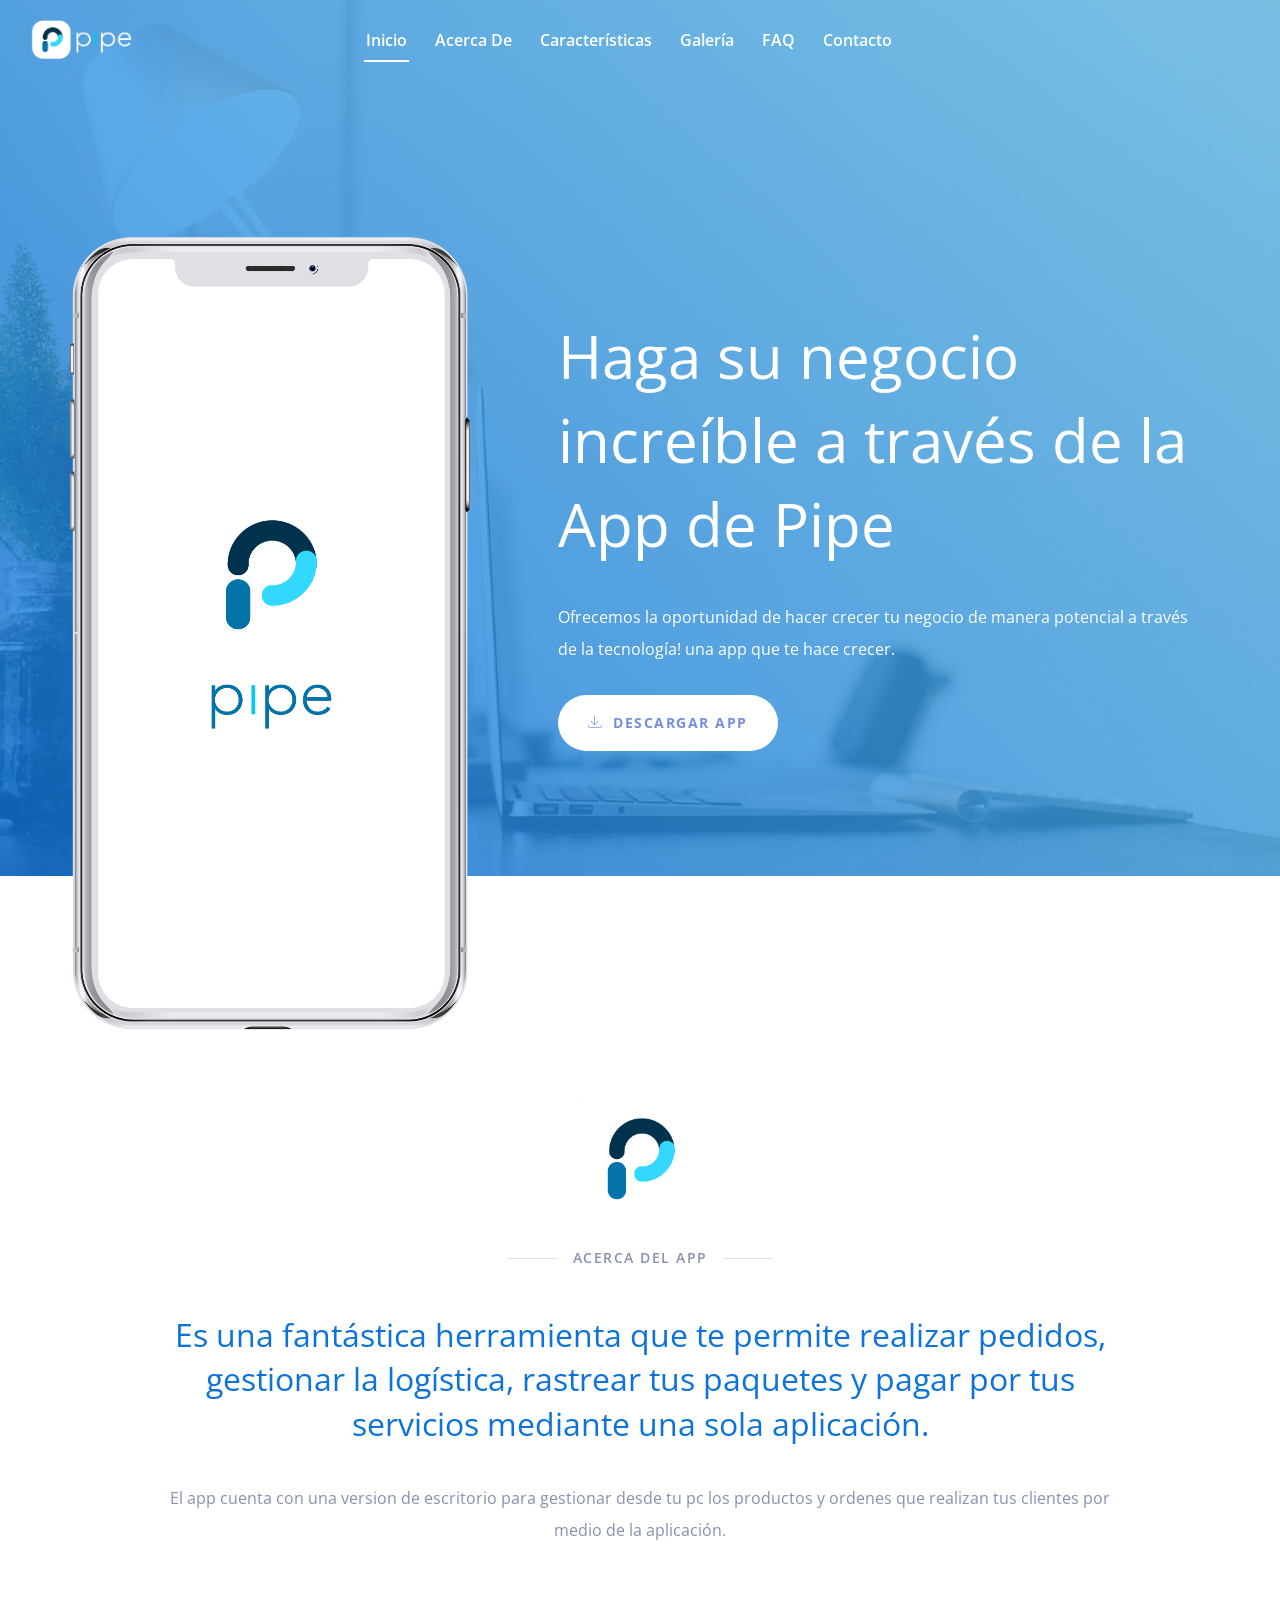
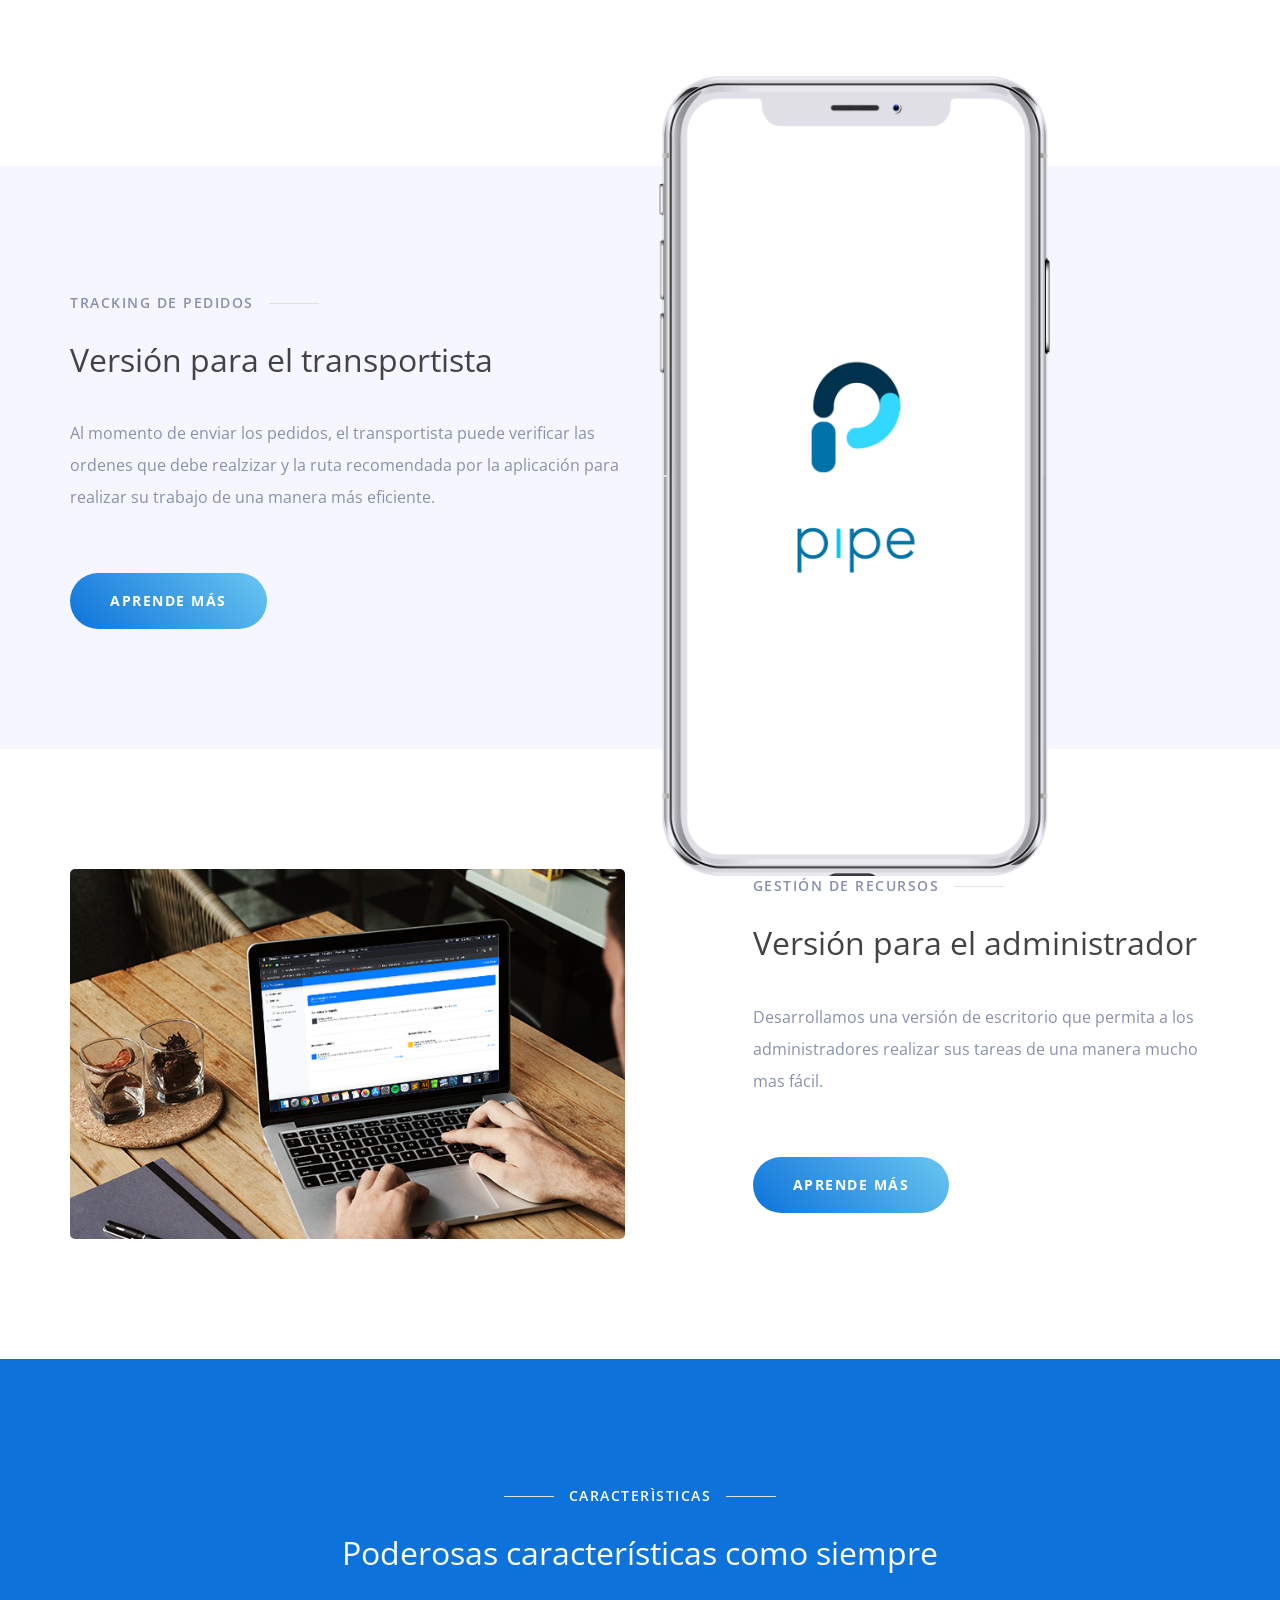
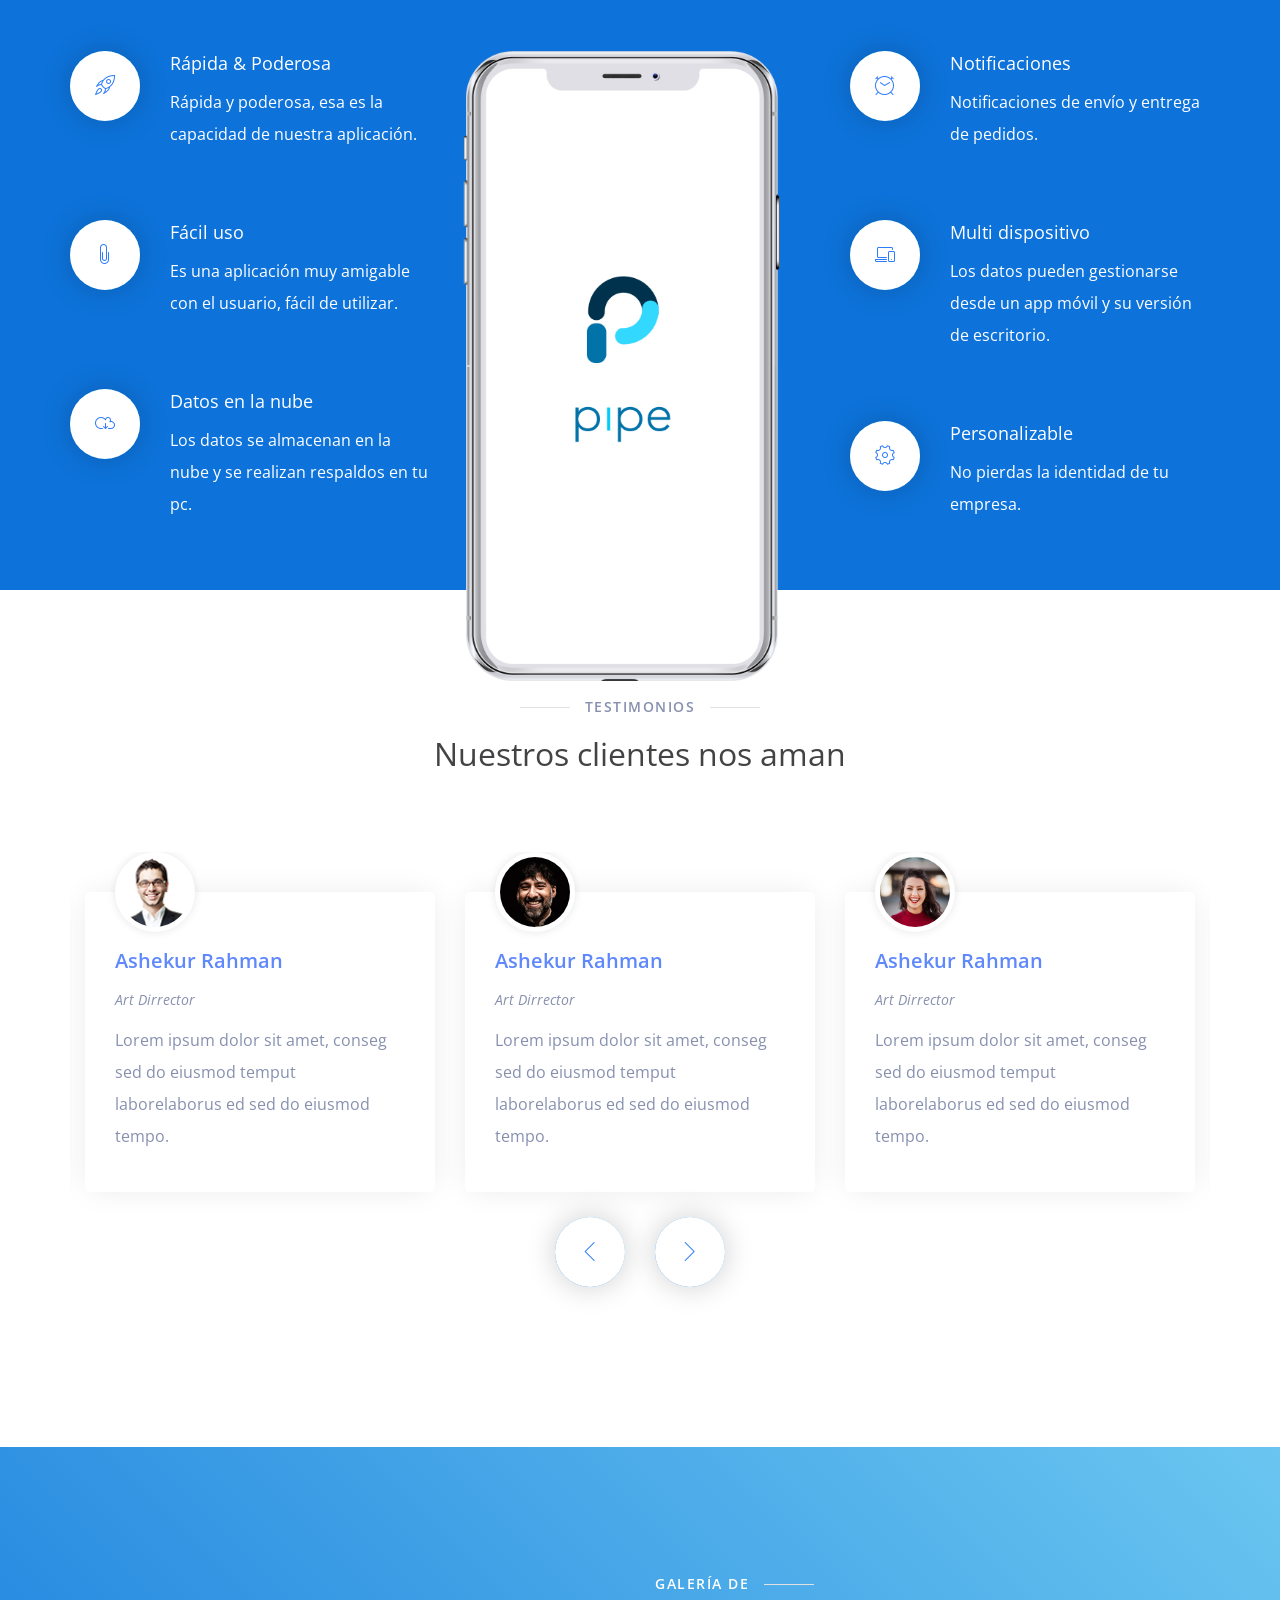
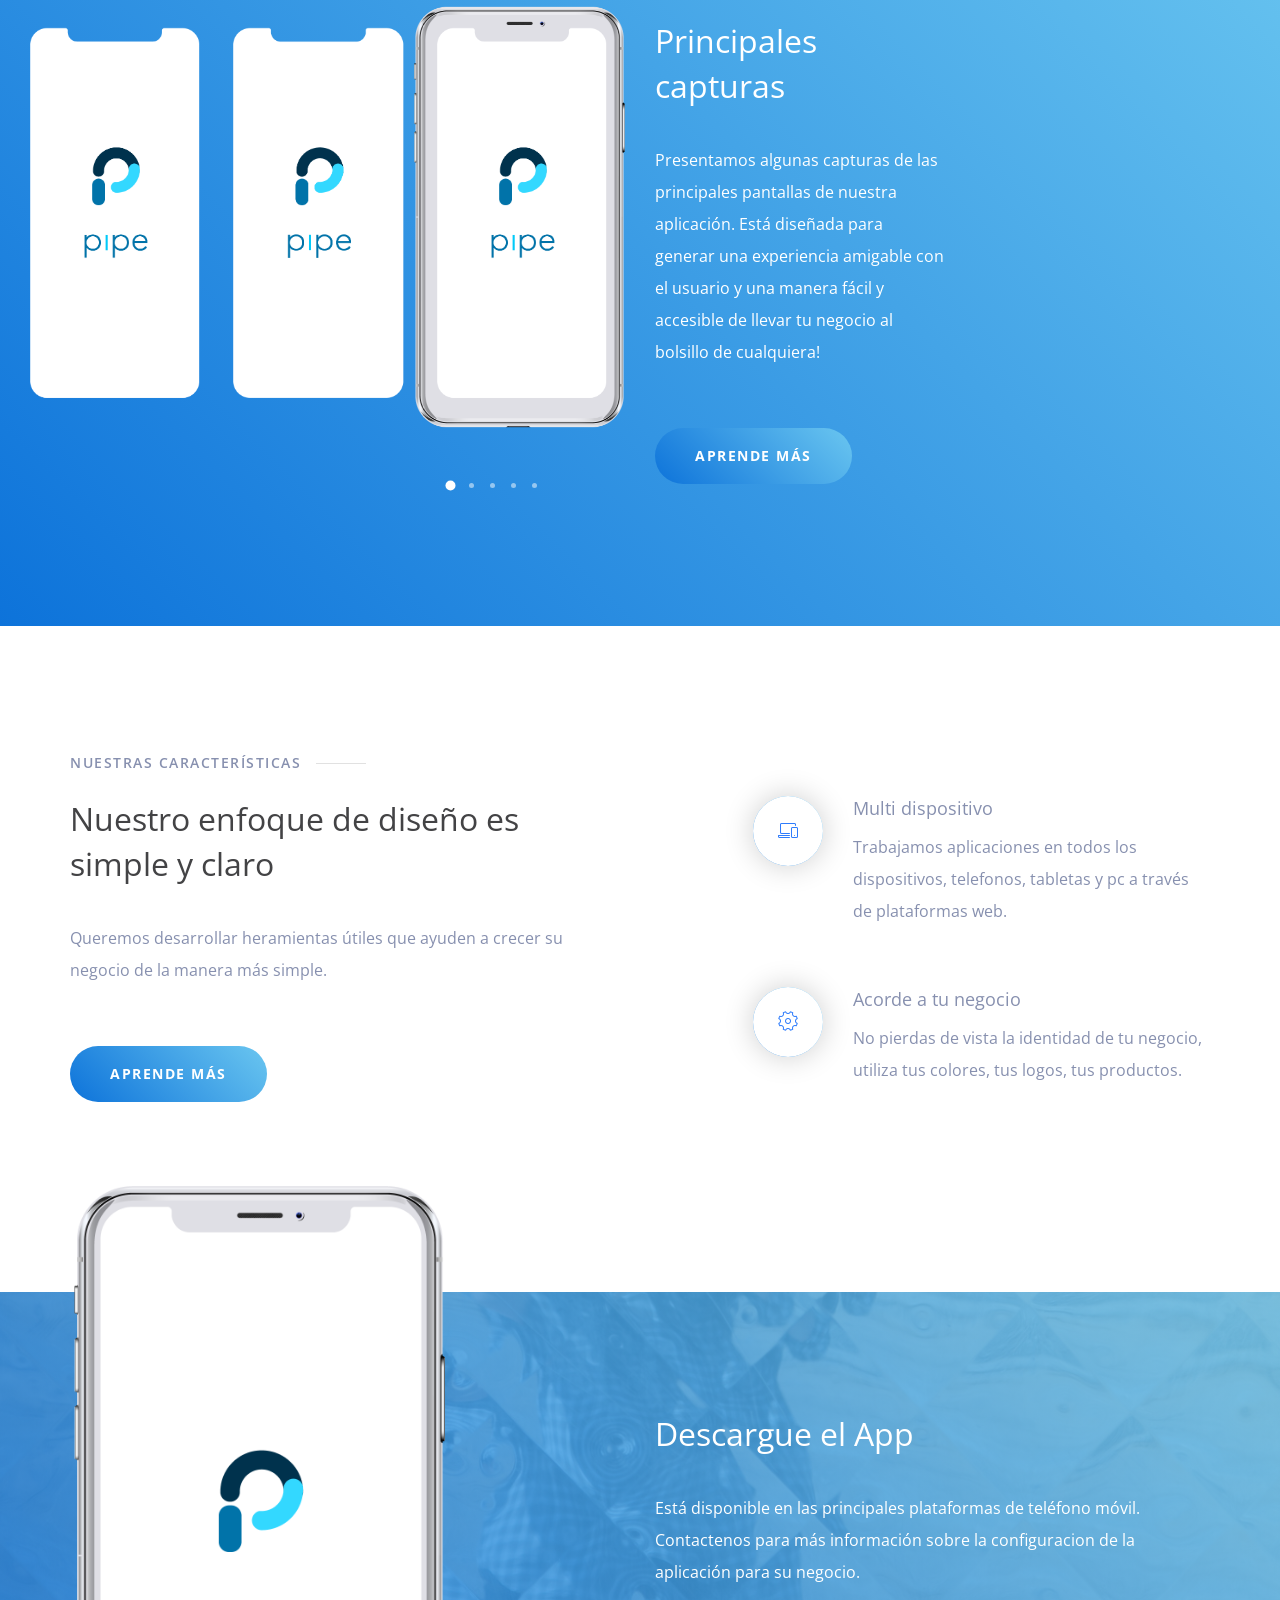
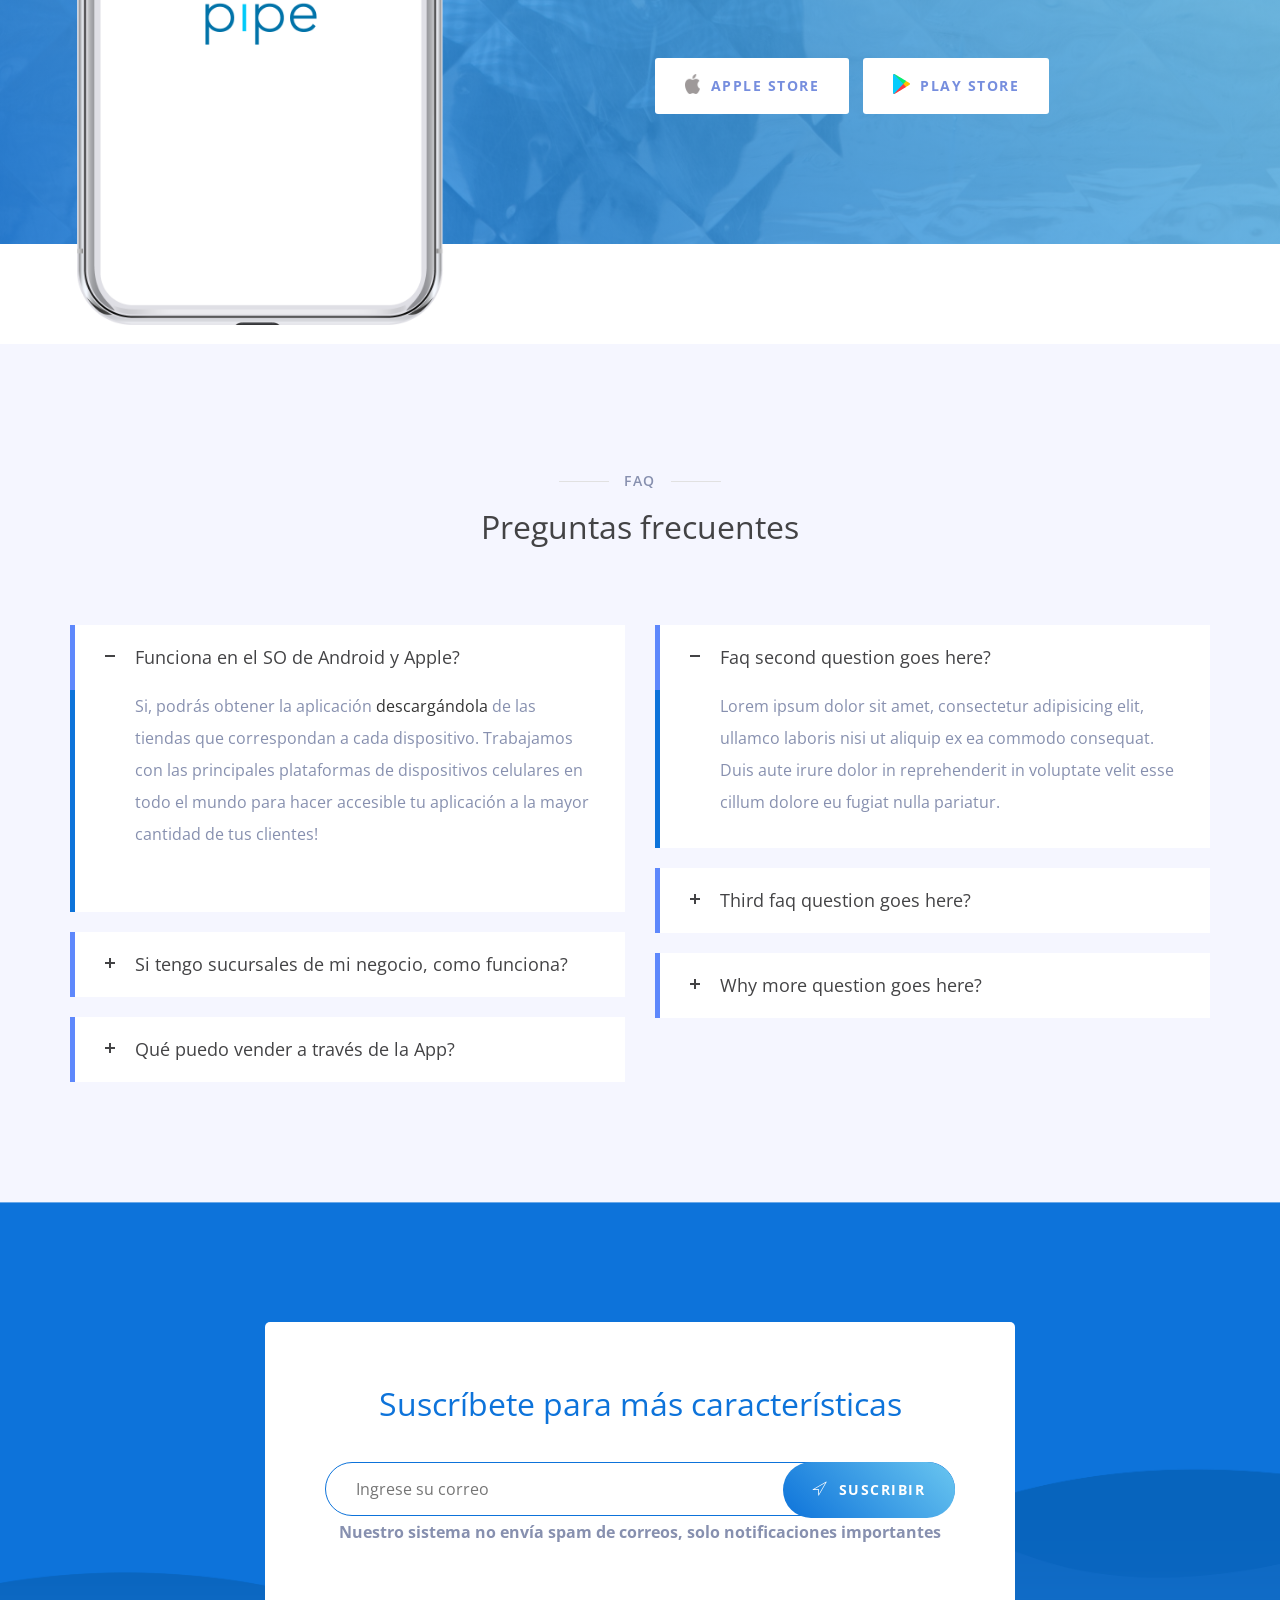
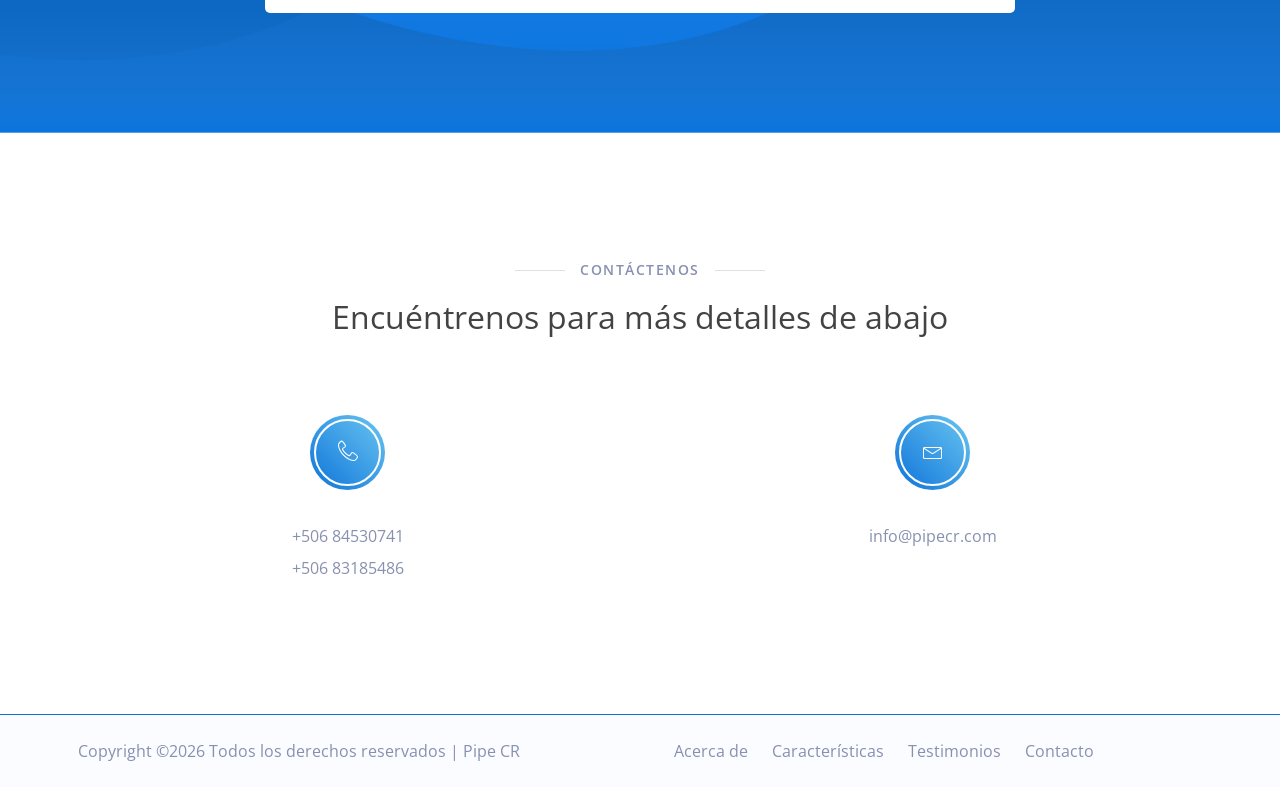
==== index.html @ f357fc39 "new repository" ====
<!doctype html>
<html class="no-js" lang="zxx">

<head>
    <meta charset="utf-8">
    <meta name="author" content="Sumon Rahman">
    <meta name="description" content="">
    <meta name="keywords" content="HTML,CSS,XML,JavaScript">
    <meta http-equiv="x-ua-compatible" content="ie=edge">
    <meta name="viewport" content="width=device-width, initial-scale=1.0">
    <!-- Title -->
    <title>Pipe Home</title>
    <!-- Place favicon.ico in the root directory -->
    <link rel="apple-touch-icon" href="images/apple-touch-icon.png">
    <link rel="shortcut icon" type="image/ico" href="images/favicon.ico" />
    <!-- Plugin-CSS -->
    <link rel="stylesheet" href="css/bootstrap.min.css">
    <link rel="stylesheet" href="css/owl.carousel.min.css">
    <link rel="stylesheet" href="css/linearicons.css">
    <link rel="stylesheet" href="css/magnific-popup.css">
    <link rel="stylesheet" href="css/animate.css">
    <!-- Main-Stylesheets -->
    <link rel="stylesheet" href="css/normalize.css">
    <link rel="stylesheet" href="style.css">
    <link rel="stylesheet" href="css/responsive.css">
    <script src="js/vendor/modernizr-2.8.3.min.js"></script>
    <!--[if lt IE 9]>
        <script src="//oss.maxcdn.com/html5shiv/3.7.2/html5shiv.min.js"></script>
        <script src="//oss.maxcdn.com/respond/1.4.2/respond.min.js"></script>
    <![endif]-->
</head>

<body data-spy="scroll" data-target=".mainmenu-area">
    <!-- Preloader-content -->
    <div class="preloader">
        <span><i class="lnr lnr-smile"></i></span>
    </div>
    <!-- MainMenu-Area -->
    <nav class="mainmenu-area" data-spy="affix" data-offset-top="200">
        <div class="container-fluid">
            <div class="navbar-header">
                <button type="button" class="navbar-toggle" data-toggle="collapse" data-target="#primary_menu">
                    <span class="icon-bar"></span>
                    <span class="icon-bar"></span>
                    <span class="icon-bar"></span>
                </button>
                <a class="navbar-brand" href="#"><img src="images/logo.png" alt="Logo"></a>
            </div>
            <div class="collapse navbar-collapse" id="primary_menu">
                <ul class="nav navbar-nav mainmenu">
                    <li class="active"><a href="#home_page">Inicio</a></li>
                    <li><a href="#about_page">Acerca de</a></li>
                    <li><a href="#features_page">Características</a></li>
                    <li><a href="#gallery_page">Galería</a></li>
                    <!-- <li><a href="#price_page">Precios</a></li> -->
                    <li><a href="#questions_page">FAQ</a></li>
                    <!-- <li><a href="blog.html">Blog</a></li> -->
                    <li><a href="#contact_page">Contacto</a></li>
                </ul>
<!--                 <div class="right-button hidden-xs">
                    <a href="#">Sign Up</a>
                </div> -->
            </div>
        </div>
    </nav>
    <!-- MainMenu-Area-End -->
    <!-- Home-Area -->
    <header class="home-area overlay" id="home_page">
        <div class="container">
            <div class="row">
                <div class="col-xs-12 hidden-sm col-md-5">
                    <figure class="mobile-image wow fadeInUp" data-wow-delay="0.2s">
                        <img src="images/header-mobile.png" alt="" style="width: 400px; height: 800px;">
                    </figure>
                </div>
                <div class="col-xs-12 col-md-7">
                    <div class="space-80 hidden-xs"></div>
                    <h1 class="wow fadeInUp" data-wow-delay="0.4s">Haga su negocio increíble a través de la App de Pipe</h1>
                    <div class="space-20"></div>
                    <div class="desc wow fadeInUp" data-wow-delay="0.6s">
                        <p>Ofrecemos la oportunidad de hacer crecer tu negocio de manera potencial a través de la tecnología! una app que te hace crecer.</p>
                    </div>
                    <div class="space-20"></div>
                    <a href="#" class="bttn-white wow fadeInUp" data-wow-delay="0.8s"><i class="lnr lnr-download"></i>Descargar App</a>
                </div>
            </div>
        </div>
    </header>
    <!-- Home-Area-End -->
    <!-- About-Area -->
    <section class="section-padding" id="about_page">
        <div class="container">
            <div class="row">
                <div class="col-xs-12 col-md-10 col-md-offset-1">
                    <div class="page-title text-center">
                        <img src="images/about-logo.png" class="imglogo" alt="About Logo">
                        <div class="space-20"></div>
                        <h5 class="title">Acerca del App</h5>
                        <div class="space-30"></div>
                        <h3 class="blue-color">Es una fantástica herramienta que te permite realizar pedidos, gestionar la logística, rastrear tus paquetes y pagar por tus servicios mediante una sola aplicación. </h3>
                        <div class="space-20"></div>
                        <p>El app cuenta con una version de escritorio para gestionar desde tu pc los productos y ordenes que realizan tus clientes por medio de la aplicación.</p>
                    </div>
                </div>
            </div>
        </div>
    </section>
    <!-- About-Area-End -->
    <!-- Progress-Area -->
    <section class="progress-area gray-bg" id="progress_page">
        <div class="container">
            <div class="row">
                <div class="col-xs-12 col-md-6">
                    <div class="page-title section-padding">
                        <h5 class="title wow fadeInUp" data-wow-delay="0.2s">Tracking de pedidos</h5>
                        <div class="space-10"></div>
                        <h3 class="dark-color wow fadeInUp" data-wow-delay="0.4s">Versión para el transportista</h3>
                        <div class="space-20"></div>
                        <div class="desc wow fadeInUp" data-wow-delay="0.6s">
                            <p>Al momento de enviar los pedidos, el transportista puede verificar las ordenes que debe realzizar y la ruta recomendada por la aplicación para realizar su trabajo de una manera más eficiente.</p>
                        </div>
                        <div class="space-50"></div>
                        <a href="#" class="bttn-default wow fadeInUp" data-wow-delay="0.8s">Aprende más</a>
                    </div>
                </div>
                <div class="col-xs-12 col-md-6">
                    <figure class="mobile-image">
                        <img src="images/progress-phone.png" alt="" style="width: 400px; height: 800px;">
                    </figure>
                </div>
            </div>
        </div>
    </section>
    <!-- Progress-Area-End -->
    <!-- Desktop-Area -->
    <section class="video-area section-padding">
        <div class="container">
            <div class="row">
                <div class="col-xs-12 col-md-6">
                    <div class="video-photo">
                        <img src="images/video-image.jpg" alt="">
                        <!-- <a href="https://www.youtube.com/watch?v=ScrDhTsX0EQ" class="popup video-button">
                            <img src="images/play-button.png" alt="">
                        </a> -->
                    </div>
                </div>
                <div class="col-xs-12 col-md-5 col-md-offset-1">
                    <div class="space-60 hidden visible-xs"></div>
                    <div class="page-title">
                        <h5 class="title wow fadeInUp" data-wow-delay="0.2s">Gestión de recursos</h5>
                        <div class="space-10"></div>
                        <h3 class="dark-color wow fadeInUp" data-wow-delay="0.4s">Versión para el administrador</h3>
                        <div class="space-20"></div>
                        <div class="desc wow fadeInUp" data-wow-delay="0.6s">
                            <p>Desarrollamos una versión de escritorio que permita a los administradores realizar sus tareas de una manera mucho mas fácil.</p>
                        </div>
                        <div class="space-50"></div>
                        <a href="#" class="bttn-default wow fadeInUp" data-wow-delay="0.8s">Aprende más</a>
                    </div>
                </div>
            </div>
        </div>
    </section>
    <!-- Desktop-Area-End -->
    <!-- Video-Area -->
<!--     <section class="video-area section-padding">
        <div class="container">
            <div class="row">
                <div class="col-xs-12 col-md-6">
                    <div class="video-photo">
                        <img src="images/video-image.jpg" alt="">
                        <a href="https://www.youtube.com/watch?v=ScrDhTsX0EQ" class="popup video-button">
                            <img src="images/play-button.png" alt="">
                        </a>
                    </div>
                </div>
                <div class="col-xs-12 col-md-5 col-md-offset-1">
                    <div class="space-60 hidden visible-xs"></div>
                    <div class="page-title">
                        <h5 class="title wow fadeInUp" data-wow-delay="0.2s">VIDEO FEATURES</h5>
                        <div class="space-10"></div>
                        <h3 class="dark-color wow fadeInUp" data-wow-delay="0.4s">Grat Application Ever</h3>
                        <div class="space-20"></div>
                        <div class="desc wow fadeInUp" data-wow-delay="0.6s">
                            <p>Lorem ipsum dolor sit amet, consectetur adipiing elit, sed do eiusmod tempor incididunt ut labore et laborused sed do eiusmod tempor incididunt ut labore et laborused.</p>
                        </div>
                        <div class="space-50"></div>
                        <a href="#" class="bttn-default wow fadeInUp" data-wow-delay="0.8s">Learn More</a>
                    </div>
                </div>
            </div>
        </div>
    </section> -->
    <!-- Video-Area-End -->
    <!-- Feature-Area -->
    <section class="feature-area section-padding-top" id="features_page">
        <div class="container">
            <div class="row">
                <div class="col-xs-12 col-sm-8 col-sm-offset-2">
                    <div class="page-title text-center">
                        <h5 class="title">Caracterìsticas</h5>
                        <div class="space-10"></div>
                        <h3>Poderosas características como siempre</h3>
                        <div class="space-60"></div>
                    </div>
                </div>
            </div>
            <div class="row">
                <div class="col-xs-12 col-sm-6 col-md-4">
                    <div class="service-box wow fadeInUp" data-wow-delay="0.2s">
                        <div class="box-icon">
                            <i class="lnr lnr-rocket"></i>
                        </div>
                        <h4>Rápida &amp; Poderosa</h4>
                        <p>Rápida y poderosa, esa es la capacidad de nuestra aplicación.</p>
                    </div>
                    <div class="space-60"></div>
                    <div class="service-box wow fadeInUp" data-wow-delay="0.4s">
                        <div class="box-icon">
                            <i class="lnr lnr-paperclip"></i>
                        </div>
                        <h4>Fácil uso</h4>
                        <p>Es una aplicación muy amigable con el usuario, fácil de utilizar.</p>
                    </div>
                    <div class="space-60"></div>
                    <div class="service-box wow fadeInUp" data-wow-delay="0.6s">
                        <div class="box-icon">
                            <i class="lnr lnr-cloud-download"></i>
                        </div>
                        <h4>Datos en la nube</h4>
                        <p>Los datos se almacenan en la nube y se realizan respaldos en tu pc.</p>
                    </div>
                    <div class="space-60"></div>
                </div>
                <div class="hidden-xs hidden-sm col-md-4">
                    <figure class="mobile-image">
                        <img src="images/feature-image.png" alt="Feature Photo" style="max-width: 90%;">
                    </figure>
                </div>
                <div class="col-xs-12 col-sm-6 col-md-4">
                    <div class="service-box wow fadeInUp" data-wow-delay="0.2s">
                        <div class="box-icon">
                            <i class="lnr lnr-clock"></i>
                        </div>
                        <h4>Notificaciones</h4>
                        <p>Notificaciones de envío y entrega de pedidos.</p>
                    </div>
                    <div class="space-60"></div>
                    <div class="service-box wow fadeInUp" data-wow-delay="0.4s">
                        <div class="box-icon">
                            <i class="lnr lnr-laptop-phone"></i>
                        </div>
                        <h4>Multi dispositivo</h4>
                        <p>Los datos pueden gestionarse desde un app móvil y su versión de escritorio.</p>
                    </div>
                    <div class="space-60"></div>
                    <div class="service-box wow fadeInUp" data-wow-delay="0.6s">
                        <div class="box-icon">
                            <i class="lnr lnr-cog"></i>
                        </div>
                        <h4>Personalizable</h4>
                        <p>No pierdas la identidad de tu empresa.</p>
                    </div>
                    <div class="space-60"></div>
                </div>
            </div>
        </div>
    </section>
    <!-- Feature-Area-End -->
    <!-- Testimonial-Area -->
    <section class="testimonial-area" id="testimonial_page">
        <div class="container">
            <div class="row">
                <div class="col-xs-12">
                    <div class="page-title text-center">
                        <h5 class="title">Testimonios</h5>
                        <h3 class="dark-color">Nuestros clientes nos aman</h3>
                        <div class="space-60"></div>
                    </div>
                </div>
            </div>
            <div class="row">
                <div class="col-xs-12">
                    <div class="team-slide">
                        <div class="team-box">
                            <div class="team-image">
                                <img src="images/team-1.png" alt="">
                            </div>
                            <h4>Ashekur Rahman</h4>
                            <h6 class="position">Art Dirrector</h6>
                            <p>Lorem ipsum dolor sit amet, conseg sed do eiusmod temput laborelaborus ed sed do eiusmod tempo.</p>
                        </div>
                        <div class="team-box">
                            <div class="team-image">
                                <img src="images/team-2.jpg" alt="">
                            </div>
                            <h4>Ashekur Rahman</h4>
                            <h6 class="position">Art Dirrector</h6>
                            <p>Lorem ipsum dolor sit amet, conseg sed do eiusmod temput laborelaborus ed sed do eiusmod tempo.</p>
                        </div>
                        <div class="team-box">
                            <div class="team-image">
                                <img src="images/team-3.jpg" alt="">
                            </div>
                            <h4>Ashekur Rahman</h4>
                            <h6 class="position">Art Dirrector</h6>
                            <p>Lorem ipsum dolor sit amet, conseg sed do eiusmod temput laborelaborus ed sed do eiusmod tempo.</p>
                        </div>
                        <div class="team-box">
                            <div class="team-image">
                                <img src="images/team-1.png" alt="">
                            </div>
                            <h4>Ashekur Rahman</h4>
                            <h6 class="position">Art Dirrector</h6>
                            <p>Lorem ipsum dolor sit amet, conseg sed do eiusmod temput laborelaborus ed sed do eiusmod tempo.</p>
                        </div>
                        <div class="team-box">
                            <div class="team-image">
                                <img src="images/team-2.jpg" alt="">
                            </div>
                            <h4>Ashekur Rahman</h4>
                            <h6 class="position">Art Dirrector</h6>
                            <p>Lorem ipsum dolor sit amet, conseg sed do eiusmod temput laborelaborus ed sed do eiusmod tempo.</p>
                        </div>
                        <div class="team-box">
                            <div class="team-image">
                                <img src="images/team-3.jpg" alt="">
                            </div>
                            <h4>Ashekur Rahman</h4>
                            <h6 class="position">Art Dirrector</h6>
                            <p>Lorem ipsum dolor sit amet, conseg sed do eiusmod temput laborelaborus ed sed do eiusmod tempo.</p>
                        </div>
                    </div>
                </div>
            </div>
        </div>
    </section>
    <!-- Testimonial-Area-End -->
    <!-- Gallery-Area -->
    <section class="gallery-area section-padding" id="gallery_page">
        <div class="container-fluid">
            <div class="row">
                <div class="col-xs-12 col-sm-6 gallery-slider">
                    <div class="gallery-slide">
                        <div class="item"><img src="images/gallery-1.jpg" alt=""></div>
                        <div class="item"><img src="images/gallery-2.jpg" alt=""></div>
                        <div class="item"><img src="images/gallery-3.jpg" alt=""></div>
                        <div class="item"><img src="images/gallery-4.jpg" alt=""></div>
                        <div class="item"><img src="images/gallery-1.jpg" alt=""></div>
                        <div class="item"><img src="images/gallery-2.jpg" alt=""></div>
                        <div class="item"><img src="images/gallery-3.jpg" alt=""></div>
                        <div class="item"><img src="images/gallery-1.jpg" alt=""></div>
                        <div class="item"><img src="images/gallery-2.jpg" alt=""></div>
                        <div class="item"><img src="images/gallery-3.jpg" alt=""></div>
                        <div class="item"><img src="images/gallery-4.jpg" alt=""></div>
                        <div class="item"><img src="images/gallery-1.jpg" alt=""></div>
                        <div class="item"><img src="images/gallery-2.jpg" alt=""></div>
                        <div class="item"><img src="images/gallery-3.jpg" alt=""></div>
                    </div>
                </div>
                <div class="col-xs-12 col-sm-5 col-lg-3">
                    <div class="page-title">
                        <h5 class="white-color title wow fadeInUp" data-wow-delay="0.2s">Galería de</h5>
                        <div class="space-10"></div>
                        <h3 class="white-color wow fadeInUp" data-wow-delay="0.4s">Principales capturas</h3>
                    </div>
                    <div class="space-20"></div>
                    <div class="desc wow fadeInUp" data-wow-delay="0.6s">
                        <p>Presentamos algunas capturas de las principales pantallas de nuestra aplicación. Está diseñada para generar una experiencia amigable con el usuario y una manera fácil y accesible de llevar tu negocio al bolsillo de cualquiera!</p>
                    </div>
                    <div class="space-50"></div>
                    <a href="#" class="bttn-default wow fadeInUp" data-wow-delay="0.8s">Aprende más</a>
                </div>
            </div>
        </div>
    </section>
    <!-- Gallery-Area-End -->
    <!-- How-To-Use -->
    <section class="section-padding">
        <div class="container">
            <div class="row">
                <div class="col-xs-12 col-sm-6">
                    <div class="page-title">
                        <h5 class="title wow fadeInUp" data-wow-delay="0.2s">Nuestras características</h5>
                        <div class="space-10"></div>
                        <h3 class="dark-color wow fadeInUp" data-wow-delay="0.4s">Nuestro enfoque de diseño es simple y claro</h3>
                    </div>
                    <div class="space-20"></div>
                    <div class="desc wow fadeInUp" data-wow-delay="0.6s">
                        <p>Queremos desarrollar heramientas útiles que ayuden a crecer su negocio de la manera más simple.</p>
                    </div>
                    <div class="space-50"></div>
                    <a href="#" class="bttn-default wow fadeInUp" data-wow-delay="0.8s">Aprende más</a>
                </div>
                <div class="col-xs-12 col-sm-6 col-md-5 col-md-offset-1">
                    <div class="space-60 hidden visible-xs"></div>
                    <!-- <div class="service-box wow fadeInUp" data-wow-delay="0.2s">
                        <div class="box-icon">
                            <i class="lnr lnr-clock"></i>
                        </div>
                        <h4>Easy Notifications</h4>
                        <p>Lorem ipsum dolor sit amet, consectetur adipisicing elit, sed do eiusmod tempor.</p>
                    </div> -->
                    <div class="space-50"></div>
                    <div class="service-box wow fadeInUp" data-wow-delay="0.2s">
                        <div class="box-icon">
                            <i class="lnr lnr-laptop-phone"></i>
                        </div>
                        <h4>Multi dispositivo</h4>
                        <p>Trabajamos aplicaciones en todos los dispositivos, telefonos, tabletas y pc a través de plataformas web.</p>
                    </div>
                    <div class="space-50"></div>
                    <div class="service-box wow fadeInUp" data-wow-delay="0.2s">
                        <div class="box-icon">
                            <i class="lnr lnr-cog"></i>
                        </div>
                        <h4>Acorde a tu negocio</h4>
                        <p>No pierdas de vista la identidad de tu negocio, utiliza tus colores, tus logos, tus productos.</p>
                    </div>
                </div>
            </div>
        </div>
    </section>
    <!-- How-To-Use-End -->
    <!-- Download-Area -->
    <div class="download-area overlay" id="download_page">
        <div class="container">
            <div class="row">
                <div class="col-xs-12 col-sm-6 hidden-sm">
                    <figure class="mobile-image">
                        <img src="images/download-image.png" alt="" style="width: 380px; height: auto;">
                    </figure>
                </div>
                <div class="col-xs-12 col-md-6 section-padding">
                    <h3 class="white-color">Descargue el App</h3>
                    <div class="space-20"></div>
                    <p>Está disponible en las principales plataformas de teléfono móvil. Contactenos para más información sobre la configuracion de la aplicación para su negocio.</p>
                    <div class="space-60"></div>
                    <a href="#" class="bttn-white sq"><img src="images/apple-icon.png" alt="apple icon"> Apple Store</a>
                    <a href="#" class="bttn-white sq"><img src="images/play-store-icon.png" alt="Play Store Icon"> Play Store</a>
                </div>
            </div>
        </div>
    </div>
    <!-- Download-Area-End -->
    <!--Price-Area -->
<!--     <section class="section-padding price-area" id="price_page">
        <div class="container">
            <div class="row">
                <div class="col-xs-12">
                    <div class="page-title text-center">
                        <h5 class="title">Pricing Plan</h5>
                        <h3 class="dark-color">Our Awesome Pricing Plan</h3>
                        <div class="space-60"></div>
                    </div>
                </div>
            </div>
            <div class="row">
                <div class="col-xs-12 col-sm-4">
                    <div class="price-box">
                        <div class="price-header">
                            <div class="price-icon">
                                <span class="lnr lnr-rocket"></span>
                            </div>
                            <h4 class="upper">Free</h4>
                        </div>
                        <div class="price-body">
                            <ul>
                                <li>Easy Installations</li>
                                <li>Unlimited support</li>
                                <li>Uniqe Elements</li>
                            </ul>
                        </div>
                        <div class="price-rate">
                            <sup>&#36;</sup> <span class="rate">0</span> <small>/Month</small>
                        </div>
                        <div class="price-footer">
                            <a href="#" class="bttn-white">Purchase</a>
                        </div>
                    </div>
                    <div class="space-30 hidden visible-xs"></div>
                </div>
                <div class="col-xs-12 col-sm-4">
                    <div class="price-box">
                        <div class="price-header">
                            <div class="price-icon">
                                <span class="lnr lnr-diamond"></span>
                            </div>
                            <h4 class="upper">Medium</h4>
                        </div>
                        <div class="price-body">
                            <ul>
                                <li>Easy Installations</li>
                                <li>Unlimited support</li>
                                <li>Free Forever</li>
                            </ul>
                        </div>
                        <div class="price-rate">
                            <sup>&#36;</sup> <span class="rate">49</span> <small>/Month</small>
                        </div>
                        <div class="price-footer">
                            <a href="#" class="bttn-white">Purchase</a>
                        </div>
                    </div>
                    <div class="space-30 hidden visible-xs"></div>
                </div>
                <div class="col-xs-12 col-sm-4">
                    <div class="price-box">
                        <div class="price-header">
                            <div class="price-icon">
                                <span class="lnr lnr-pie-chart"></span>
                            </div>
                            <h4 class="upper">Business</h4>
                        </div>
                        <div class="price-body">
                            <ul>
                                <li>Easy Installations</li>
                                <li>Unlimited support</li>
                                <li>Free Forever</li>
                            </ul>
                        </div>
                        <div class="price-rate">
                            <sup>&#36;</sup> <span class="rate">99</span> <small>/Month</small>
                        </div>
                        <div class="price-footer">
                            <a href="#" class="bttn-white">Purchase</a>
                        </div>
                    </div>
                </div>
            </div>
        </div>
    </section> -->
    <!--Price-Area-End -->
    <!--Questions-Area -->
    <section id="questions_page" class="questions-area section-padding">
        <div class="container">
            <div class="row">
                <div class="col-xs-12">
                    <div class="page-title text-center">
                        <h5 class="title">FAQ</h5>
                        <h3 class="dark-color">Preguntas frecuentes</h3>
                        <div class="space-60"></div>
                    </div>
                </div>
            </div>
            <div class="row">
                <div class="col-xs-12 col-sm-6">
                    <div class="toggole-boxs">
                        <h3>Funciona en el SO de Android y Apple?</h3>
                        <div>
                            <p>Si, podrás obtener la aplicación <a href="#download_page">descargándola</a> de las tiendas que correspondan a cada dispositivo. Trabajamos con las principales plataformas de dispositivos celulares en todo el mundo para hacer accesible tu aplicación a la mayor cantidad de tus clientes!</p>
                        </div>
                        <h3>Si tengo sucursales de mi negocio, como funciona?</h3>
                        <div>
                            <p>En caso de que tengas sucursales de tu negocio, el app activa una pantalla pincipal a la hora de realizar los pedidos para que selecciones en cual de los puntos de venta deseas adquirir los productos o servicios.</p>
                        </div>
                        <h3>Qué puedo vender a través de la App?</h3>
                        <div>
                            <p>La app está diseñada para que puedas vender cualquier tipo de producto o servicio que neceistes y puedas gestionar el envío o, en su caso correspondiente, el domicilio en el cual se deben de prestar los servicios; así como monitoriar las ordenes recientes y consultar un historial de órdenes cuando sea necesario.</p>
                        </div>
                    </div>
                </div>
                <div class="col-xs-12 col-sm-6">
                    <div class="space-20 hidden visible-xs"></div>
                    <div class="toggole-boxs">
                        <h3>Faq second question goes here? </h3>
                        <div>
                            <p>Lorem ipsum dolor sit amet, consectetur adipisicing elit, ullamco laboris nisi ut aliquip ex ea commodo consequat. Duis aute irure dolor in reprehenderit in voluptate velit esse cillum dolore eu fugiat nulla pariatur.</p>
                        </div>
                        <h3>Third faq question goes here? </h3>
                        <div>
                            <p>Lorem ipsum dolor sit amet, consectetur adipisicing elit, ullamco laboris nisi ut aliquip ex ea commodo consequat. Duis aute irure dolor in reprehenderit in voluptate velit esse cillum dolore eu fugiat nulla pariatur.</p>
                        </div>
                        <h3>Why more question goes here? </h3>
                        <div>
                            <p>Lorem ipsum dolor sit amet, consectetur adipisicing elit, ullamco laboris nisi ut aliquip ex ea commodo consequat. Duis aute irure dolor in reprehenderit in voluptate velit esse cillum dolore eu fugiat nulla pariatur.</p>
                        </div>
                    </div>
                </div>
            </div>
        </div>
    </section>
    <!--Questions-Area-End -->
    <!-- Subscribe-Form -->
    <div class="subscribe-area section-padding">
        <div class="container">
            <div class="row">
                <div class="col-xs-12 col-sm-8 col-sm-offset-2">
                    <div class="subscribe-form text-center">
                        <h3 class="blue-color">Suscríbete para más características</h3>
                        <div class="space-20"></div>
                        <form id="mc-form">
                            <input type="email" class="control" placeholder="Ingrese su correo" required="required" id="mc-email">
                            <button class="bttn-white active" type="submit"><span class="lnr lnr-location"></span>Suscribir</button>
                            <label class="mt10" for="mc-email">Nuestro sistema no envía spam de correos, solo notificaciones importantes</label>
                        </form>
                    </div>
                </div>
            </div>
        </div>
    </div>
    <!-- Subscribe-Form-Area -->
    <!-- Footer-Area -->
    <footer class="footer-area" id="contact_page">
        <div class="section-padding">
            <div class="container">
                <div class="row">
                    <div class="col-xs-12">
                        <div class="page-title text-center">
                            <h5 class="title">Contáctenos</h5>
                            <h3 class="dark-color">Encuéntrenos para más detalles de abajo</h3>
                            <div class="space-60"></div>
                        </div>
                    </div>
                </div>
                <div class="row">
                    <!-- <div class="col-xs-12 col-sm-4">
                        <div class="footer-box">
                            <div class="box-icon">
                                <span class="lnr lnr-map-marker"></span>
                            </div>
                            <p>8-54 Paya Lebar Square <br /> 60 Paya Lebar Roa SG, Singapore</p>
                        </div>
                        <div class="space-30 hidden visible-xs"></div>
                    </div> -->
                    <div class="col-xs-12 col-sm-6">
                        <div class="footer-box">
                            <div class="box-icon">
                                <span class="lnr lnr-phone-handset"></span>
                            </div>
                            <p>+506 84530741 <br /> +506 83185486</p>
                        </div>
                        <div class="space-30 hidden visible-xs"></div>
                    </div>
                    <div class="col-xs-12 col-sm-6">
                        <div class="footer-box">
                            <div class="box-icon">
                                <span class="lnr lnr-envelope"></span>
                            </div>
                            <p>info@pipecr.com <br />
                            </p>
                        </div>
                    </div>
                </div>
            </div>
        </div>
        <!-- Footer-Bootom -->
        <div class="footer-bottom">
            <div class="container">
                <div class="row">
                    <div class="col-xs-12 col-md-5">
                        <!-- Link back to Colorlib can't be removed. Template is licensed under CC BY 3.0. -->
            <span>Copyright &copy;<script>document.write(new Date().getFullYear());</script> Todos los derechos reservados | Pipe CR
                <!-- | This template is made with <i class="lnr lnr-heart" aria-hidden="true"></i> by <a href="https://colorlib.com" target="_blank">Colorlib</a></span> -->
            <!-- Link back to Colorlib can't be removed. Template is licensed under CC BY 3.0. -->
                        <div class="space-30 hidden visible-xs"></div>
                    </div>
                    <div class="col-xs-12 col-md-7">
                        <div class="footer-menu">
                            <ul>
                                <li><a href="#">Acerca de</a></li>
                                <!-- <li><a href="#">Services</a></li> -->
                                <li><a href="#">Características</a></li>
                                <!-- <li><a href="#">Precio</a></li> -->
                                <li><a href="#">Testimonios</a></li>
                                <li><a href="#">Contacto</a></li>
                            </ul>
                        </div>
                    </div>
                </div>
            </div>
        </div>
        <!-- Footer-Bootom-End -->
    </footer>
    <!-- Footer-Area-End -->
    <!--Vendor-JS-->
    <script src="js/vendor/jquery-1.12.4.min.js"></script>
    <script src="js/vendor/jquery-ui.js"></script>
    <script src="js/vendor/bootstrap.min.js"></script>
    <!--Plugin-JS-->
    <script src="js/owl.carousel.min.js"></script>
    <script src="js/contact-form.js"></script>
    <script src="js/ajaxchimp.js"></script>
    <script src="js/scrollUp.min.js"></script>
    <script src="js/magnific-popup.min.js"></script>
    <script src="js/wow.min.js"></script>
    <!--Main-active-JS-->
    <script src="js/main.js"></script>
</body>

</html>
---- css/linearicons.css ----
@font-face {
	font-family: 'Linearicons-Free';
	src:url('../fonts/Linearicons-Free.eot?w118d');
	src:url('../fonts/Linearicons-Free.eot?#iefixw118d') format('embedded-opentype'),
		url('../fonts/Linearicons-Free.woff2?w118d') format('woff2'),
		url('../fonts/Linearicons-Free.woff?w118d') format('woff'),
		url('../fonts/Linearicons-Free.ttf?w118d') format('truetype'),
		url('../fonts/Linearicons-Free.svg?w118d#Linearicons-Free') format('svg');
	font-weight: normal;
	font-style: normal;
}

.lnr {
	font-family: 'Linearicons-Free';
	speak: none;
	font-style: normal;
	font-weight: normal;
	font-variant: normal;
	text-transform: none;
	line-height: 1;

	/* Better Font Rendering =========== */
	-webkit-font-smoothing: antialiased;
	-moz-osx-font-smoothing: grayscale;
}

.lnr-home:before {
	content: "\e800";
}
.lnr-apartment:before {
	content: "\e801";
}
.lnr-pencil:before {
	content: "\e802";
}
.lnr-magic-wand:before {
	content: "\e803";
}
.lnr-drop:before {
	content: "\e804";
}
.lnr-lighter:before {
	content: "\e805";
}
.lnr-poop:before {
	content: "\e806";
}
.lnr-sun:before {
	content: "\e807";
}
.lnr-moon:before {
	content: "\e808";
}
.lnr-cloud:before {
	content: "\e809";
}
.lnr-cloud-upload:before {
	content: "\e80a";
}
.lnr-cloud-download:before {
	content: "\e80b";
}
.lnr-cloud-sync:before {
	content: "\e80c";
}
.lnr-cloud-check:before {
	content: "\e80d";
}
.lnr-database:before {
	content: "\e80e";
}
.lnr-lock:before {
	content: "\e80f";
}
.lnr-cog:before {
	content: "\e810";
}
.lnr-trash:before {
	content: "\e811";
}
.lnr-dice:before {
	content: "\e812";
}
.lnr-heart:before {
	content: "\e813";
}
.lnr-star:before {
	content: "\e814";
}
.lnr-star-half:before {
	content: "\e815";
}
.lnr-star-empty:before {
	content: "\e816";
}
.lnr-flag:before {
	content: "\e817";
}
.lnr-envelope:before {
	content: "\e818";
}
.lnr-paperclip:before {
	content: "\e819";
}
.lnr-inbox:before {
	content: "\e81a";
}
.lnr-eye:before {
	content: "\e81b";
}
.lnr-printer:before {
	content: "\e81c";
}
.lnr-file-empty:before {
	content: "\e81d";
}
.lnr-file-add:before {
	content: "\e81e";
}
.lnr-enter:before {
	content: "\e81f";
}
.lnr-exit:before {
	content: "\e820";
}
.lnr-graduation-hat:before {
	content: "\e821";
}
.lnr-license:before {
	content: "\e822";
}
.lnr-music-note:before {
	content: "\e823";
}
.lnr-film-play:before {
	content: "\e824";
}
.lnr-camera-video:before {
	content: "\e825";
}
.lnr-camera:before {
	content: "\e826";
}
.lnr-picture:before {
	content: "\e827";
}
.lnr-book:before {
	content: "\e828";
}
.lnr-bookmark:before {
	content: "\e829";
}
.lnr-user:before {
	content: "\e82a";
}
.lnr-users:before {
	content: "\e82b";
}
.lnr-shirt:before {
	content: "\e82c";
}
.lnr-store:before {
	content: "\e82d";
}
.lnr-cart:before {
	content: "\e82e";
}
.lnr-tag:before {
	content: "\e82f";
}
.lnr-phone-handset:before {
	content: "\e830";
}
.lnr-phone:before {
	content: "\e831";
}
.lnr-pushpin:before {
	content: "\e832";
}
.lnr-map-marker:before {
	content: "\e833";
}
.lnr-map:before {
	content: "\e834";
}
.lnr-location:before {
	content: "\e835";
}
.lnr-calendar-full:before {
	content: "\e836";
}
.lnr-keyboard:before {
	content: "\e837";
}
.lnr-spell-check:before {
	content: "\e838";
}
.lnr-screen:before {
	content: "\e839";
}
.lnr-smartphone:before {
	content: "\e83a";
}
.lnr-tablet:before {
	content: "\e83b";
}
.lnr-laptop:before {
	content: "\e83c";
}
.lnr-laptop-phone:before {
	content: "\e83d";
}
.lnr-power-switch:before {
	content: "\e83e";
}
.lnr-bubble:before {
	content: "\e83f";
}
.lnr-heart-pulse:before {
	content: "\e840";
}
.lnr-construction:before {
	content: "\e841";
}
.lnr-pie-chart:before {
	content: "\e842";
}
.lnr-chart-bars:before {
	content: "\e843";
}
.lnr-gift:before {
	content: "\e844";
}
.lnr-diamond:before {
	content: "\e845";
}
.lnr-linearicons:before {
	content: "\e846";
}
.lnr-dinner:before {
	content: "\e847";
}
.lnr-coffee-cup:before {
	content: "\e848";
}
.lnr-leaf:before {
	content: "\e849";
}
.lnr-paw:before {
	content: "\e84a";
}
.lnr-rocket:before {
	content: "\e84b";
}
.lnr-briefcase:before {
	content: "\e84c";
}
.lnr-bus:before {
	content: "\e84d";
}
.lnr-car:before {
	content: "\e84e";
}
.lnr-train:before {
	content: "\e84f";
}
.lnr-bicycle:before {
	content: "\e850";
}
.lnr-wheelchair:before {
	content: "\e851";
}
.lnr-select:before {
	content: "\e852";
}
.lnr-earth:before {
	content: "\e853";
}
.lnr-smile:before {
	content: "\e854";
}
.lnr-sad:before {
	content: "\e855";
}
.lnr-neutral:before {
	content: "\e856";
}
.lnr-mustache:before {
	content: "\e857";
}
.lnr-alarm:before {
	content: "\e858";
}
.lnr-bullhorn:before {
	content: "\e859";
}
.lnr-volume-high:before {
	content: "\e85a";
}
.lnr-volume-medium:before {
	content: "\e85b";
}
.lnr-volume-low:before {
	content: "\e85c";
}
.lnr-volume:before {
	content: "\e85d";
}
.lnr-mic:before {
	content: "\e85e";
}
.lnr-hourglass:before {
	content: "\e85f";
}
.lnr-undo:before {
	content: "\e860";
}
.lnr-redo:before {
	content: "\e861";
}
.lnr-sync:before {
	content: "\e862";
}
.lnr-history:before {
	content: "\e863";
}
.lnr-clock:before {
	content: "\e864";
}
.lnr-download:before {
	content: "\e865";
}
.lnr-upload:before {
	content: "\e866";
}
.lnr-enter-down:before {
	content: "\e867";
}
.lnr-exit-up:before {
	content: "\e868";
}
.lnr-bug:before {
	content: "\e869";
}
.lnr-code:before {
	content: "\e86a";
}
.lnr-link:before {
	content: "\e86b";
}
.lnr-unlink:before {
	content: "\e86c";
}
.lnr-thumbs-up:before {
	content: "\e86d";
}
.lnr-thumbs-down:before {
	content: "\e86e";
}
.lnr-magnifier:before {
	content: "\e86f";
}
.lnr-cross:before {
	content: "\e870";
}
.lnr-menu:before {
	content: "\e871";
}
.lnr-list:before {
	content: "\e872";
}
.lnr-chevron-up:before {
	content: "\e873";
}
.lnr-chevron-down:before {
	content: "\e874";
}
.lnr-chevron-left:before {
	content: "\e875";
}
.lnr-chevron-right:before {
	content: "\e876";
}
.lnr-arrow-up:before {
	content: "\e877";
}
.lnr-arrow-down:before {
	content: "\e878";
}
.lnr-arrow-left:before {
	content: "\e879";
}
.lnr-arrow-right:before {
	content: "\e87a";
}
.lnr-move:before {
	content: "\e87b";
}
.lnr-warning:before {
	content: "\e87c";
}
.lnr-question-circle:before {
	content: "\e87d";
}
.lnr-menu-circle:before {
	content: "\e87e";
}
.lnr-checkmark-circle:before {
	content: "\e87f";
}
.lnr-cross-circle:before {
	content: "\e880";
}
.lnr-plus-circle:before {
	content: "\e881";
}
.lnr-circle-minus:before {
	content: "\e882";
}
.lnr-arrow-up-circle:before {
	content: "\e883";
}
.lnr-arrow-down-circle:before {
	content: "\e884";
}
.lnr-arrow-left-circle:before {
	content: "\e885";
}
.lnr-arrow-right-circle:before {
	content: "\e886";
}
.lnr-chevron-up-circle:before {
	content: "\e887";
}
.lnr-chevron-down-circle:before {
	content: "\e888";
}
.lnr-chevron-left-circle:before {
	content: "\e889";
}
.lnr-chevron-right-circle:before {
	content: "\e88a";
}
.lnr-crop:before {
	content: "\e88b";
}
.lnr-frame-expand:before {
	content: "\e88c";
}
.lnr-frame-contract:before {
	content: "\e88d";
}
.lnr-layers:before {
	content: "\e88e";
}
.lnr-funnel:before {
	content: "\e88f";
}
.lnr-text-format:before {
	content: "\e890";
}
.lnr-text-format-remove:before {
	content: "\e891";
}
.lnr-text-size:before {
	content: "\e892";
}
.lnr-bold:before {
	content: "\e893";
}
.lnr-italic:before {
	content: "\e894";
}
.lnr-underline:before {
	content: "\e895";
}
.lnr-strikethrough:before {
	content: "\e896";
}
.lnr-highlight:before {
	content: "\e897";
}
.lnr-text-align-left:before {
	content: "\e898";
}
.lnr-text-align-center:before {
	content: "\e899";
}
.lnr-text-align-right:before {
	content: "\e89a";
}
.lnr-text-align-justify:before {
	content: "\e89b";
}
.lnr-line-spacing:before {
	content: "\e89c";
}
.lnr-indent-increase:before {
	content: "\e89d";
}
.lnr-indent-decrease:before {
	content: "\e89e";
}
.lnr-pilcrow:before {
	content: "\e89f";
}
.lnr-direction-ltr:before {
	content: "\e8a0";
}
.lnr-direction-rtl:before {
	content: "\e8a1";
}
.lnr-page-break:before {
	content: "\e8a2";
}
.lnr-sort-alpha-asc:before {
	content: "\e8a3";
}
.lnr-sort-amount-asc:before {
	content: "\e8a4";
}
.lnr-hand:before {
	content: "\e8a5";
}
.lnr-pointer-up:before {
	content: "\e8a6";
}
.lnr-pointer-right:before {
	content: "\e8a7";
}
.lnr-pointer-down:before {
	content: "\e8a8";
}
.lnr-pointer-left:before {
	content: "\e8a9";
}
---- style.css ----
/*-----------------------------------------------------------------------------------
Template Name: Appy HTML5 Template,
Template URI: http://www.themectg.com
Description: This is html5 template
Author: Ashekur Rahman Hridoy
Author URI: http://www.facebook.com/ashekur.rahman.hridoy
Version: 1.0
-----------------------------------------------------------------------------------
CSS INDEX
===================
1. Google font
2. Theme Default CSS
3. Button-Style
4. Helper-Classes
5. MainMenu-Area
6. Page-Title
7. Home-Area
8. Progress-Area
9. Video-Area
10. Feature-Area
11. Service-Box
12. Testimonial-Area
13. Gallery-Area
14. Download-Area
15. Price-Area
16. Questions-area
17. Subscribe-Form
18. Footer-Area
19. ScrollUp-Button
20. Blog-Post
21. Pagination
22. Comment-Respond
23. Form-Stype
-----------------------------------------------------------------------------------*/

/*-----------------
1. Google font
------------------*/

@import url('https://fonts.googleapis.com/css?family=Open+Sans:300,400,400i,600,700,800');

/*-------------------
2. Theme Default CSS
--------------------*/

* {
    outline: none;
}

a {
    text-decoration: none;
    outline: none;
    -webkit-transition: 0.4s;
    -o-transition: 0.4s;
    transition: 0.4s;
    color: #333333;
}

input:focus,
button:focus,
a:focus,
a:hover {
    text-decoration: none;
    outline: none;
    color: #0D73DA;
    /*color: #768ede;*/
}

img {
    max-width: 100%;
    height: auto;
}

h1,
h2,
h3,
h4,
h5,
h6 {
    margin: 0 0 15px;
    font-weight: 400;
    line-height: 1.4em;
}

h1 {
    font-size: 60px;
}

h2 {
    font-size: 50px;
}

h3 {
    font-size: 32px;
}

html,
body {
    height: 100%
}

body {
    font-family: 'Open Sans', sans-serif;
    font-weight: 400;
    font-size: 16px;
    line-height: 32px;
    color: #8790af;
}


/* Remove Chrome Input Field's Unwanted Yellow Background Color */

input:-webkit-autofill,
input:-webkit-autofill:hover,
input:-webkit-autofill:focus {
    -webkit-box-shadow: 0 0 0px 1000px white inset !important;
}

.imglogo {
    width: 125px;
    height: 125px;
}

/*-- 3. Button-Style --*/

.bttn-white {
    position: relative;
    /*background: rgb(72, 44, 191);*/
    background: #482CBF;
    background: -webkit-linear-gradient(45deg, #0D73DA 0%, #6AC6F0 100%);
    background: -o-linear-gradient(45deg, #0D73DA 0%, #6AC6F0 100%);
    background: linear-gradient(45deg, #0D73DA 0%, #6AC6F0 100%);
    filter: progid:DXImageTransform.Microsoft.gradient( startColorstr='#482cbf', endColorstr='#6ac6f0', GradientType=1);
    overflow: hidden;
    z-index: 1;
    margin-right: 10px;
    border: none;
}

.bttn-white img {
    height: 20px;
    margin-right: 5px;
    margin-top: -5px;
    display: inline-block;
}



.bttn-white:before {
    content: "";
    position: absolute;
    left: 0;
    top: 0;
    width: 100%;
    height: 100%;
    background-color: #ffffff;
    z-index: -1;
    -webkit-transition: 0.3s;
    -o-transition: 0.3s;
    transition: 0.3s;
    opacity: 1;
}

.bttn-white.active,
.bttn-white:hover {
    color: #ffffff;
}

.bttn-white.active:before,
.bttn-white:hover:before {
    opacity: 0;
}

.bttn-default,
.bttn-white {
    padding: 12px 30px;
    background-color: #ffffff;
    display: inline-block;
    color: #768ede;
    text-transform: uppercase;
    border-radius: 50px;
    letter-spacing: 1.5px;
    font-weight: 700;
    font-size: 14px;
    -webkit-transition: 0.3s;
    -o-transition: 0.3s;
    transition: 0.3s;
    border: none;
}

.bttn-default .lnr,
.bttn-white .lnr {
    margin-right: 10px;
}


.bttn-default {
    padding: 12px 40px;
    /* Permalink - use to edit and share this gradient: http://colorzilla.com/gradient-editor/#482cbf+0,6ac6f0+100 */
    background: rgb(72, 44, 191);
    /* Old browsers */
    /* FF3.6-15 */
    background: -webkit-linear-gradient(45deg, #0D73DA 0%, #6AC6F0 100%);
    /* Chrome10-25,Safari5.1-6 */
    background: -o-linear-gradient(45deg, #0D73DA 0%, #6AC6F0 100%);
    background: linear-gradient(45deg, #0D73DA 0%, #6AC6F0 100%);
    /* W3C, IE10+, FF16+, Chrome26+, Opera12+, Safari7+ */
    filter: progid:DXImageTransform.Microsoft.gradient( startColorstr='#482cbf', endColorstr='#6ac6f0', GradientType=1);
    color: #ffffff;
    -webkit-box-shadow: 0 0 0 0 rgba(0, 0, 0, 0.1);
    box-shadow: 0 0 0 0 rgba(0, 0, 0, 0.1);
    -webkit-transform: translateY(0);
    -ms-transform: translateY(0);
    transform: translateY(0);
}

.bttn-default:hover {
    color: #ffffff;
    -webkit-box-shadow: 0 25px 50px -20px rgba(0, 0, 0, 0.6);
    box-shadow: 0 25px 50px -20px rgba(0, 0, 0, 0.6);
    -webkit-transform: translateY(-5px);
    -ms-transform: translateY(-5px);
    transform: translateY(-5px);
}

.sq {
    border-radius: 3px !important;
}


/*-- 4. Helper-Classes --*/

.section-padding-top {
    padding-top: 120px;
}

.section-padding {
    padding-top: 120px;
    padding-bottom: 120px;
}

.upper {
    text-transform: uppercase;
}

.angle,
.overlay {
    position: relative;
    z-index: 1;
}

.overlay:before {
    content: "";
    position: absolute;
    left: 0;
    top: 0;
    width: 100%;
    height: 100%;
    /* Permalink - use to edit and share this gradient: http://colorzilla.com/gradient-editor/#482cbf+0,6ac6f0+100 */
    background: rgb(72, 44, 191);
    /* Old browsers */
    /* FF3.6-15 */
    background: -webkit-linear-gradient(45deg, #0D73DA 0%, #6AC6F0 100%);
    /* Chrome10-25,Safari5.1-6 */
    background: -o-linear-gradient(45deg, #0D73DA 0%, #6AC6F0 100%);
    background: linear-gradient(45deg, #0D73DA 0%, #6AC6F0 100%);
    /* W3C, IE10+, FF16+, Chrome26+, Opera12+, Safari7+ */
    filter: progid:DXImageTransform.Microsoft.gradient( startColorstr='#482cbf', endColorstr='#6ac6f0', GradientType=1);
    opacity: 0.8;
    /* IE6-9 fallback on horizontal gradient */
    z-index: -2;
}

.angle:after {
    content: "";
    position: absolute;
    left: 0;
    bottom: 0;
    width: 100%;
    height: 150px;
    background: rgba(0, 0, 0, 0) -webkit-linear-gradient(left bottom, #ffffff 50%, transparent 50%) repeat scroll 0 0;
    background: rgba(0, 0, 0, 0) -webkit-gradient(linear, left bottom, right top, color-stop(50%, #ffffff), color-stop(50%, transparent)) repeat scroll 0 0;
    background: rgba(0, 0, 0, 0) -o-linear-gradient(left bottom, #ffffff 50%, transparent 50%) repeat scroll 0 0;
    background: rgba(0, 0, 0, 0) linear-gradient(to right top, #ffffff 50%, transparent 50%) repeat scroll 0 0;
    z-index: -1;
}

.dark-color {
    color: #434345
}

.blue-color {
    /*color: #5e88fc;*/
    color: #0D73DA;
}

.white-color {
    color: #ffffff !important;
}

.gray-bg {
    background-color: #f5f6ff;
}

/*-- 5. MainMenu-Area --*/

.mainmenu-area {
    position: absolute;
    left: 0;
    top: 0;
    width: 100%;
    z-index: 9999;
    padding: 20px 140px 15px 0;
    background: transparent;
    -webkit-transition: 0.3s;
    -o-transition: 0.3s;
    transition: 0.3s;
}

/*Menu luego de scroll*/
.mainmenu-area:before {
    content: '';
    position: absolute;
    left: 0;
    top: 0;
    width: 100%;
    height: 100%;
    background: rgb(72, 44, 191);
    background: -webkit-linear-gradient(45deg, #0D73DA 0%, #6AC6F0 100%);
    background: -o-linear-gradient(45deg, #0D73DA 0%, #6AC6F0 100%);
    background: linear-gradient(45deg, #0D73DA 0%, #6AC6F0 100%);
    filter: progid:DXImageTransform.Microsoft.gradient( startColorstr='#482cbf', endColorstr='#6ac6f0', GradientType=1);
    z-index: -1;
    opacity: 0;
    -webkit-transition: 0.3s;
    -o-transition: 0.3s;
    transition: 0.3s;
}

.mainmenu-area.affix {
    position: fixed;
    top: 0;
}

.mainmenu-area.affix:before {
    opacity: 1;
}

.mainmenu-area .right-button {
    position: absolute;
    right: 15px;
    top: 12px;
}

.mainmenu-area .right-button a {
    color: #ffffff;
    padding: 10px 40px;
    border-radius: 50px;
    background-color: rgba(255, 255, 255, 0.3);
    display: inline-block;
    text-transform: uppercase;
    letter-spacing: 1.5px;
    font-weight: 700;
    font-size: 14px;
}

.mainmenu-area .right-button a:hover {
    background-color: rgba(255, 255, 255, 1);
    color: #2E7CFC;
}

.mainmenu-area ul.mainmenu {
    text-align: center;
    float: none;
    display: block;
}

.mainmenu-area ul.mainmenu li {
    float: none;
    display: inline-block;
    text-align: center;
}

.mainmenu-area ul.nav.navbar-nav li a {
    color: #ffffff;
    padding: 10px 2px;
    text-transform: capitalize;
    background: transparent;
    font-weight: 600;
    border-bottom: 2px solid transparent;
    margin: 0 15px;
}

.mainmenu-area ul.nav.navbar-nav li a:hover,
.mainmenu-area ul.nav.navbar-nav li.active a {
    border-bottom-color: #ffffff;
}

.mainmenu-area .navbar-brand {
    height: auto;
    padding: 0 15px;
}

.mainmenu-area .navbar-brand img {
    height: 40px;
}

/*-- 6. Page-Title --*/

.page-title .title {
    position: relative;
    display: inline-block;
    text-transform: uppercase;
    letter-spacing: 1.5px;
    color: #8790af;
    font-weight: 600;
}

.text-center.page-title .title:before,
.page-title .title:after {
    content: '';
    width: 50px;
    height: 1px;
    display: inline-block;
    background-color: #e1e1e1;
    margin: 0 15px;
    -webkit-transform: translateY(-4px);
    -ms-transform: translateY(-4px);
    transform: translateY(-4px);
}

/*-- 7. Home-Area --*/

.home-area {
    width: 100%;
    background: url('images/header-bg.jpg') no-repeat scroll center bottom / cover;
    padding-top: 26vh;
    color: #ffffff;
    margin-bottom: 100px;
}

.home-area .mobile-image {
    margin-right: 0;
    margin-left: 0;
    margin-bottom: -158px;
}

/*-- 8. Progress-Area --*/

.progress-area {
    background-image: url('images/progress-bg.jpg');
    background-repeat: no-repeat;
    background-position: right center;
    background-size: auto 100%;
    margin-top: 90px;
    margin-bottom: 220px;
}

.progress-area .mobile-image {
    margin-top: -90px;
    margin-bottom: -153px;
}

/*-- 9. Video-Area --*/

.video-area {
    background-image: url('images/video-bg.jpg');
    background-repeat: no-repeat;
    background-position: left center;
    background-size: auto 100%;
    margin-bottom: 120px;
}

.video-photo {
    position: relative;
    border-radius: 5px;
    overflow: hidden;
}

.video-photo > img {
    width: 100%;
}

.video-area a.video-button {
    position: absolute;
    top: 50%;
    left: 50%;
    -webkit-transform: translate(-50%, -50%);
    -ms-transform: translate(-50%, -50%);
    transform: translate(-50%, -50%);
    border-radius: 50%;
}

/*-- 10. Feature-Area --*/

.feature-area {
    color: #ffffff;
    background-color: #0D73DA;
    /*background-color: #5e88fc;*/
    background-image: url('images/feature-bg.png');
    background-position: bottom -120px center;
    background-repeat: no-repeat;
    background-size: auto 94%;
    margin-bottom: 142px;
}

.feature-area .page-title .title {
    color: #ffffff;
}

.feature-area .mobile-image {
    margin-bottom: -142px;
}

/*-- 11. Service-Box --*/

.service-box {
    position: relative;
    padding-left: 100px;
}

.team-slide .owl-controls .owl-nav > div,
.service-box .box-icon {
    position: absolute;
    left: 0;
    top: 0;
    width: 70px;
    height: 70px;
    border-radius: 100%;
    text-align: center;
    font-size: 20px;
    line-height: 72px;
    /* Permalink - use to edit and share this gradient: http://colorzilla.com/gradient-editor/#482cbf+0,6ac6f0+100 */
    background: rgb(72, 44, 191);
    /* Old browsers */
    /* FF3.6-15 */
    background: -webkit-linear-gradient(45deg, #0D73DA 0%, #6AC6F0 100%);
    /* Chrome10-25,Safari5.1-6 */
    background: -o-linear-gradient(45deg, #0D73DA 0%, #6AC6F0 100%);
    background: linear-gradient(45deg, #0D73DA 0%, #6AC6F0 100%);
    /* W3C, IE10+, FF16+, Chrome26+, Opera12+, Safari7+ */
    filter: progid:DXImageTransform.Microsoft.gradient( startColorstr='#482cbf', endColorstr='#6ac6f0', GradientType=1);
    overflow: hidden;
    z-index: 1;
    color: #2E7CFC;
    /*color: #5e88fc;*/
    -webkit-transition: 0.3s;
    -o-transition: 0.3s;
    transition: 0.3s;
    -webkit-box-shadow: 0 0 30px 0 rgba(0, 0, 0, 0.2);
    box-shadow: 0 0 30px 0 rgba(0, 0, 0, 0.2);
}

.team-slide .owl-controls .owl-nav > div:hover,
.service-box:hover .box-icon {
    color: #ffffff;
}

.team-slide .owl-controls .owl-nav > div:before,
.service-box .box-icon:before {
    content: '';
    position: absolute;
    left: 0;
    top: 0;
    width: 100%;
    height: 100%;
    background-color: #ffffff;
    z-index: -1;
    -webkit-transition: 0.3s;
    -o-transition: 0.3s;
    transition: 0.3s;
    opacity: 1;
}

.team-slide .owl-controls .owl-nav > div:hover:before,
.service-box:hover .box-icon:before {
    opacity: 0;
}

.service-box h4 {
    margin-bottom: 10px;
}

/*-- 12. Testimonial-Area --*/

.testimonial-area {
    padding-top: 60px;
    padding-bottom: 120px;
}

.team-box {
    position: relative;
    padding: 55px 30px 30px 30px;
    -webkit-box-shadow: 0 0 30px -5px rgba(0, 0, 0, 0.1);
    box-shadow: 0 0 30px -5px rgba(0, 0, 0, 0.1);
    border-radius: 5px;
    margin-top: 40px;
    -webkit-transition: 0.3s;
    -o-transition: 0.3s;
    transition: 0.3s;
    margin-bottom: 30px;
    margin-left: 15px;
    margin-right: 15px;
}

.team-box:hover {
    -webkit-box-shadow: 0 0 60px 0 rgba(0, 0, 0, 0.1);
    box-shadow: 0 0 60px 0 rgba(0, 0, 0, 0.1);
}

.team-box .team-image {
    position: absolute;
    top: -40px;
    width: 80px;
    height: 80px;
    border-radius: 100%;
    background-color: #ffffff;
    text-align: center;
    overflow: hidden;
    border: 5px solid #ffffff;
    -webkit-box-shadow: 0 0 10px 0 rgba(0, 0, 0, 0.1);
    box-shadow: 0 0 10px 0 rgba(0, 0, 0, 0.1)
}

.team-box h4 {
    color: #5e88fc;
    font-weight: 600;
    font-size: 20px;
}

.team-box h6.position {
    font-size: 14px;
    font-style: italic;
    font-weight: 400;
}

.team-slide .owl-controls .owl-nav > div {
    position: absolute;
    top: 50%;
    left: auto;
    right: 100%;
    -webkit-transform: translateY(-50%);
    -ms-transform: translateY(-50%);
    transform: translateY(-50%)
}

.team-slide .owl-controls .owl-nav > div.owl-next {
    right: auto;
    left: 100%;
}

/*-- 13. Gallery-Area --*/

.gallery-area {
    /* Permalink - use to edit and share this gradient: http://colorzilla.com/gradient-editor/#482cbf+0,6ac6f0+100 */
    background: rgb(72, 44, 191);
    /* Old browsers */
    /* FF3.6-15 */
    background: -webkit-linear-gradient(45deg, #0D73DA 0%, #6AC6F0 100%);
    /* Chrome10-25,Safari5.1-6 */
    background: -o-linear-gradient(45deg, #0D73DA 0%, #6AC6F0 100%);
    background: linear-gradient(45deg, #0D73DA 0%, #6AC6F0 100%);
    /* W3C, IE10+, FF16+, Chrome26+, Opera12+, Safari7+ */
    filter: progid:DXImageTransform.Microsoft.gradient( startColorstr='#482cbf', endColorstr='#6ac6f0', GradientType=1);
    /* IE6-9 fallback on horizontal gradient */
    color: #ffffff;
}

.gallery-slide .owl-stage-outer {
    background: url('images/mobile-screen.png') no-repeat center right / auto 85%;

}

.gallery-slide .item {
    margin: 60px 17px 70px 15px;
    overflow: hidden;
    border-radius: 2px;
}

.gallery-slide .owl-controls {
    position: static;
    text-align: right;
    padding-right: 80px;
}

.gallery-slide .owl-controls .owl-nav > div {
    display: inline-block;
    background-color: #ffffff;
    width: 70px;
    height: 70px;
    border-radius: 50%;
    text-align: center;
    line-height: 70px;
    color: #0D73DA;
    margin: 5px;
}

.gallery-slide .owl-controls .owl-dots .owl-dot {
    display: inline-block;
    margin: 3px;
}

.gallery-slide .owl-controls .owl-dots .owl-dot span {
    display: inline-block;
    width: 5px;
    height: 5px;
    margin: 5px;
    border-radius: 50%;
    background-color: #ffffff;
    opacity: 0.5;
    -webkit-transition: 0.3s;
    -o-transition: 0.3s;
    transition: 0.3s;
    -webkit-transform: scale(1);
    -ms-transform: scale(1);
    transform: scale(1);
}

.gallery-slide .owl-controls .owl-dots .owl-dot.active span {
    opacity: 1;
    -webkit-transform: scale(2);
    -ms-transform: scale(2);
    transform: scale(2);
}

/*-- 14. Download-Area --*/

.download-area {
    background-image: url('images/download-bg.png');
    background-repeat: no-repeat;
    background-position: center center;
    background-size: cover;
    margin-top: 70px;
    margin-bottom: 100px;
    color: #ffffff;
}

.download-area .mobile-image {
    margin-top: -106px;
    margin-bottom: -200px;
}

/*-- 15. Price-Area --*/

.price-box {
    border-radius: 5px;
    overflow: hidden;
    text-align: center;
    color: #8790af;
    -webkit-box-shadow: 0 0 15px -5px rgba(0, 0, 0, 0.1);
    box-shadow: 0 0 15px -5px rgba(0, 0, 0, 0.1);
    -webkit-transition: 0.3s;
    -o-transition: 0.3s;
    transition: 0.3s;
}

.price-box:hover {
    -webkit-box-shadow: 0 0 50px -15px #4d43c6;
    box-shadow: 0 0 50px -15px #4d43c6;
}

.price-box .price-header {
    background-color: #f2f3fc;
    padding: 40px;
    color: #768ede;
    /* Permalink - use to edit and share this gradient: http://colorzilla.com/gradient-editor/#482cbf+0,6ac6f0+100 */
    background: rgb(72, 44, 191);
    /* Old browsers */
    /* FF3.6-15 */
    background: -webkit-linear-gradient(45deg, #0D73DA 0%, #6AC6F0 100%);
    /* Chrome10-25,Safari5.1-6 */
    background: -o-linear-gradient(45deg, #0D73DA 0%, #6AC6F0 100%);
    background: linear-gradient(45deg, #0D73DA 0%, #6AC6F0 100%);
    /* W3C, IE10+, FF16+, Chrome26+, Opera12+, Safari7+ */
    filter: progid:DXImageTransform.Microsoft.gradient( startColorstr='#482cbf', endColorstr='#6ac6f0', GradientType=1);
    position: relative;
    overflow: hidden;
    z-index: 2;
    -webkit-transition: 0.3s;
    -o-transition: 0.3s;
    transition: 0.3s;
}

.price-box .price-header:before {
    content: '';
    position: absolute;
    left: 0;
    top: 0;
    width: 100%;
    height: 100%;
    background-color: #f2f3fc;
    z-index: -1;
    opacity: 1;
    -webkit-transition: 0.3s;
    -o-transition: 0.3s;
    transition: 0.3s;
}

.price-box:hover .price-header {
    color: #ffffff;
}

.price-box:hover .price-header:before {
    opacity: 0;
}


.price-box .price-header .price-icon {
    font-size: 60px;
    margin-bottom: 10px;
}

.price-box .price-header h4 {
    font-weight: 700;
    font-size: 20px;
    letter-spacing: 3px;
}

.price-box .price-body {
    padding: 40px;
}

.price-box .price-body ul {
    list-style: none;
    margin: 0;
    padding: 0;
}

.price-box .price-rate {
    color: #768ede;
    margin-bottom: 40px;
    font-size: 20px;
}

.price-box .price-rate sup {
    top: -20px;
    font-size: 26px;
}

.price-box .price-rate .rate {
    font-size: 56px;
}

.price-box .price-footer {
    margin-bottom: 40px;
}

.price-box .price-footer .bttn-white {
    padding: 13px 50px;
}

.price-box .price-footer .bttn-white:before {
    width: calc(100% - 4px);
    height: calc(100% - 4px);
    border-radius: 100px;
    left: 2px;
    top: 2px;
}

/*-- 16. Questions-area --*/

.questions-area {
    background-color: #f5f6ff;
}

.toggole-boxs {
    margin-top: -20px;
}

.toggole-boxs h3 {
    font-size: 18px;
    background-color: #ffffff;
    margin-bottom: 0;
    margin-top: 20px;
    outline: none;
    padding: 20px 30px 20px 60px;
    color: #434345;
    border-left: 5px solid #5e88fc;
    cursor: pointer;
    position: relative;
}

.toggole-boxs h3:before,
.toggole-boxs h3:after {
    content: '';
    position: absolute;
    left: 30px;
    top: 30px;
    width: 10px;
    height: 2px;
    background-color: #434345;
}

.toggole-boxs h3:before {
    -webkit-transform: rotate(90deg);
    -ms-transform: rotate(90deg);
    transform: rotate(90deg);
    -webkit-transition: 0.3s;
    -o-transition: 0.3s;
    transition: 0.3s;
}

.toggole-boxs h3.ui-state-active:before {
    -webkit-transform: rotate(0deg);
    -ms-transform: rotate(0deg);
    transform: rotate(0deg)
}

.toggole-boxs div {
    background-color: #ffffff;
    padding: 0 30px 20px 60px;
    border-left: 5px solid #0D73DA;
    /*border-left: 5px solid #5e88fc;*/
}

/*-- 17. Subscribe-Form --*/

.subscribe-area {
    background: url('images/subscribe-bg.jpg') no-repeat scroll center center / cover;
}

.subscribe-form {
    background-color: #ffffff;
    padding: 60px;
    border-radius: 5px;
}

.subscribe-form form {
    position: relative;
}

.subscribe-form form .control {
    width: 100%;
    height: auto;
    padding: 15px 180px 15px 30px;
    border-radius: 100px;
    border: 1px solid #0D73DA;
    /*border: 1px solid #5e88fc;*/
}

.subscribe-form form .bttn-white {
    position: absolute;
    right: 0;
    top: 0;
    margin-right: 0;
}

/*-- 18. Footer-Area --*/

.footer-box {
    text-align: center;

}

.footer-box .box-icon {
    width: 75px;
    height: 75px;
    margin: auto auto 30px auto;
    text-align: center;
    line-height: 75px;
    color: #ffffff;
    font-size: 20px;
    /* Permalink - use to edit and share this gradient: http://colorzilla.com/gradient-editor/#482cbf+0,6ac6f0+100 */
    background: rgb(72, 44, 191);
    /* Old browsers */
    /* FF3.6-15 */
    background: -webkit-linear-gradient(45deg, #0D73DA 0%, #6AC6F0 100%);
    /* Chrome10-25,Safari5.1-6 */
    background: -o-linear-gradient(45deg, #0D73DA 0%, #6AC6F0 100%);
    background: linear-gradient(45deg, #0D73DA 0%, #6AC6F0 100%);
    /* W3C, IE10+, FF16+, Chrome26+, Opera12+, Safari7+ */
    filter: progid:DXImageTransform.Microsoft.gradient( startColorstr='#482cbf', endColorstr='#6ac6f0', GradientType=1);
    border-radius: 100%;
    position: relative;
    z-index: 1;
    -webkit-transition: 0.3s;
    -o-transition: 0.3s;
    transition: 0.3s;
}

.footer-box .box-icon:before {
    content: "";
    position: absolute;
    left: 4px;
    top: 4px;
    width: calc(100% - 8px);
    height: calc(100% - 8px);
    border: 2px solid #ffffff;
    border-radius: 100%;
    z-index: -1;
    -webkit-transition: 0.3s;
    -o-transition: 0.3s;
    transition: 0.3s
}

.footer-box:hover .box-icon {
    color: #0D73DA;
}

.footer-box:hover .box-icon:before {
    background-color: #ffffff;
}

.footer-bottom {
    padding: 20px 0;
    background: rgba(13,115,218,0.02);
    /*background-color: #f5f6ff;*/
    border-top: 1px solid #0D73DA;
}

.footer-bottom .footer-menu ul {
    list-style: none;
    margin: 0;
    padding: 0;
    text-align: right;
}

.footer-bottom .footer-menu ul li {
    display: inline-block;
}

.footer-bottom .footer-menu ul li a {
    padding: 10px;
    color: #8790af
}

.footer-bottom .footer-menu ul li a:hover {
    color: #0D73DA;
}

/*-- 19. ScrollUp-Button --*/

#scrollUp {
    right: 0;
    bottom: 0;
    height: 60px;
    width: 60px;
    text-align: center;
    line-height: 60px;
    font-size: 30px;
    color: #0D73DA;
}

.preloader {
    background-color: #ffffff;
    bottom: 0;
    height: 100%;
    position: fixed;
    top: 0;
    width: 100%;
    z-index: 99999999;
}

.preloader span {
    /*background: rgb(72, 44, 191);*/
    background: #0D73DA;
    background: -webkit-linear-gradient(45deg, #0D73DA 0%, #6AC6F0 100%);
    background: -o-linear-gradient(45deg, #0D73DA 0%, #6AC6F0 100%);
    background: linear-gradient(45deg, #0D73DA 0%, #6AC6F0 100%);
    filter: progid:DXImageTransform.Microsoft.gradient( startColorstr='#482cbf', endColorstr='#6ac6f0', GradientType=1);
    border-radius: 100%;
    height: 60px;
    width: 60px;
    line-height: 60px;
    position: absolute;
    top: 0;
    right: 0;
    bottom: 0;
    left: 0;
    text-align: center;
    color: #ffffff;
    font-size: 24px;
    margin: auto;
    -webkit-animation: mymove 1.5s infinite linear;
    animation: mymove 1.5s infinite linear;
}

@-webkit-keyframes mymove {
    0 {
        -webkit-box-shadow: 0 0 0 0 rgba(41, 136, 252, 0.6), 0 0 0 0 rgba(41, 136, 252, 0.6);
        box-shadow: 0 0 0 0 rgba(41, 136, 252, 0.6), 0 0 0 0 rgba(41, 136, 252, 0.6);
    }
    25% {
        -webkit-box-shadow: 0 0 0 10px rgba(41, 136, 252, 0.6), 0 0 0 10px rgba(41, 136, 252, 0.6);
        box-shadow: 0 0 0 10px rgba(41, 136, 252, 0.6), 0 0 0 10px rgba(41, 136, 252, 0.6);
    }
    50% {
        -webkit-box-shadow: 0 0 0 10px rgba(41, 136, 252, 0.6), 0 0 0 20px rgba(41, 136, 252, 0.6);
        box-shadow: 0 0 0 10px rgba(41, 136, 252, 0.6), 0 0 0 20px rgba(41, 136, 252, 0.6);
    }
    75% {
        -webkit-box-shadow: 0 0 0 10px rgba(41, 136, 252, 0.6), 0 0 0 10px rgba(41, 136, 252, 0.6);
        box-shadow: 0 0 0 10px rgba(41, 136, 252, 0.6), 0 0 0 10px rgba(41, 136, 252, 0.6);
    }
    100% {
        -webkit-box-shadow: 0 0 0 0 rgba(41, 136, 252, 0.6), 0 0 0 0 rgba(41, 136, 252, 0.6);
        box-shadow: 0 0 0 0 rgba(41, 136, 252, 0.6), 0 0 0 0 rgba(41, 136, 252, 0.6);
    }
}

@keyframes mymove {
    0 {
        -webkit-box-shadow: 0 0 0 0 rgba(41, 136, 252, 0.6), 0 0 0 0 rgba(41, 136, 252, 0.6);
        box-shadow: 0 0 0 0 rgba(41, 136, 252, 0.6), 0 0 0 0 rgba(41, 136, 252, 0.6);
    }
    25% {
        -webkit-box-shadow: 0 0 0 10px rgba(41, 136, 252, 0.6), 0 0 0 10px rgba(41, 136, 252, 0.6);
        box-shadow: 0 0 0 10px rgba(41, 136, 252, 0.6), 0 0 0 10px rgba(41, 136, 252, 0.6);
    }
    50% {
        -webkit-box-shadow: 0 0 0 10px rgba(41, 136, 252, 0.6), 0 0 0 20px rgba(41, 136, 252, 0.6);
        box-shadow: 0 0 0 10px rgba(41, 136, 252, 0.6), 0 0 0 20px rgba(41, 136, 252, 0.6);
    }
    75% {
        -webkit-box-shadow: 0 0 0 10px rgba(41, 136, 252, 0.6), 0 0 0 10px rgba(41, 136, 252, 0.6);
        box-shadow: 0 0 0 10px rgba(41, 136, 252, 0.6), 0 0 0 10px rgba(41, 136, 252, 0.6);
    }
    100% {
        -webkit-box-shadow: 0 0 0 0 rgba(41, 136, 252, 0.6), 0 0 0 0 rgba(41, 136, 252, 0.6);
        box-shadow: 0 0 0 0 rgba(41, 136, 252, 0.6), 0 0 0 0 rgba(41, 136, 252, 0.6);
    }
}

/*-- 20. Blog-Post --*/

.site-header {
    background: rgb(72, 44, 191);
    background: -webkit-linear-gradient(45deg, #0D73DA 0%, #6AC6F0 100%);
    background: -o-linear-gradient(45deg, #0D73DA 0%, #6AC6F0 100%);
    background: linear-gradient(45deg, #0D73DA 0%, #6AC6F0 100%);
    filter: progid:DXImageTransform.Microsoft.gradient( startColorstr='#482cbf', endColorstr='#6ac6f0', GradientType=1);
    color: #ffffff;
    padding: 180px 0 120px;
}

.site-header a {
    color: #ffffff;
}

.breadcrumb {
    background: none;
    display: inline-block;
    margin-top: 10px;
    padding: 0;
}


.post-single:after {
    content: "";
    clear: both;
    display: table;
}

.post-single {
    padding: 30px;
    border-radius: 3px;
    -webkit-box-shadow: 0 0 20px 0 rgba(0, 0, 0, 0.1);
    box-shadow: 0 0 20px 0 rgba(0, 0, 0, 0.1);
    margin-bottom: 30px;
}

.single-post .post-single {
    -webkit-box-shadow: none;
    box-shadow: none;
}

.single-post .post-single .post-media {
    -webkit-box-shadow: 0 0 20px 0 rgba(0, 0, 0, 0.1);
    box-shadow: 0 0 20px 0 rgba(0, 0, 0, 0.1);
    padding: 30px;
    margin-bottom: 30px;
}

.post-single.sticky .post-media {
    width: 55%;
    float: left;
    margin-right: 60px;
}

.post-single .post-media {
    overflow: hidden;
    border-radius: 3px;
}

.post-single .post-media img {
    width: 100%;
}

.post-single .post-meta {
    overflow: hidden;
    margin-top: 20px;
    margin-bottom: 20px;
}

.post-single .post-body .post-meta .post-tags {
    float: left;
}

.post-single .post-body .post-meta .post-date {
    float: right;
}

.post-single .post-body h4 {
    font-size: 22px;
    margin-bottom: 20px;
}

.post-single .post-body .read-more {
    margin-top: 10px;
    display: inline-block;
    text-transform: uppercase;
    letter-spacing: 2px;
    font-weight: 700;
    font-size: 14px;
    color: #768ede;
}

.post-single .post-body .read-more:after {
    content: '\e87a';
    font-family: 'Linearicons-Free';
    margin-left: 5px;
}

/*-- 21. Pagination --*/

.pagination .nav-links {
    padding: 20px;
    -webkit-box-shadow: 0 0 15px 0 rgba(0, 0, 0, 0.1);
    box-shadow: 0 0 15px 0 rgba(0, 0, 0, 0.1);
    display: inline-block;
}

.pagination {
    text-align: center;
    margin-top: 80px;
    width: 100%;
}

.pagination .nav-links .page-numbers {
    width: 40px;
    height: 40px;
    display: inline-block;
    line-height: 40px;
    border-radius: 50%;
}

.pagination .nav-links .page-numbers:hover {
    color: rgb(72, 44, 191);
    background-color: #f5f6ff;

}

.pagination .nav-links .page-numbers.current {
    background: rgb(72, 44, 191);
    background: -webkit-linear-gradient(45deg, #0D73DA 0%, #6AC6F0 100%);
    background: -o-linear-gradient(45deg, #0D73DA 0%, #6AC6F0 100%);
    background: linear-gradient(45deg, #0D73DA 0%, #6AC6F0 100%);
    filter: progid:DXImageTransform.Microsoft.gradient( startColorstr='#482cbf', endColorstr='#6ac6f0', GradientType=1);
    color: #ffffff;
}

.post-single blockquote {
    padding: 50px 160px;
    text-align: center;
    -webkit-box-shadow: 0 0 15px 0 rgba(0, 0, 0, 0.1);
    box-shadow: 0 0 15px 0 rgba(0, 0, 0, 0.1);
    font-size: 26px;
    line-height: 1.6em;
    border: none;
    color: #626264;
    background-color: #f4f4f4;
    border: 30px solid #ffffff;
    font-style: italic;
}

/*-- 22. Comment-Respond --*/

.comment-respond h4,
.comments-area .comment-heading {
    font-size: 20px;
    margin-bottom: 40px;
    font-weight: 600;
    color: #434345;
}

.comments-list,
.comments-list ul {
    list-style: none;
}

.comments-list .comment {
    position: relative;
    padding-left: 130px;
}

.comments-list .comment .comment-pic {
    width: 100px;
    height: 100px;
    border-radius: 3px;
    position: absolute;
    left: 0;
    top: 0;
    overflow: hidden;
}

.comments-list .comment .comment-content .comment-header {
    color: #434345
}

.comments-list .comment .comment-content .comment-header h4 {
    font-size: 18px;
    font-weight: 600;
    margin-bottom: 10px;
}

.comments-list li li .comment .comment-pic {
    width: 80px;
    height: 80px;
}

.comments-list li {
    margin-bottom: 30px;
}

/*-- 23. Form-Stype --*/

.form-control {
    border-radius: 2px;
    padding: 15px 20px;
    height: auto;
    -webkit-box-shadow: none;
    box-shadow: none;
}

.form-control:focus {
    -webkit-box-shadow: none;
    box-shadow: none;
}

.form-double .box {
    width: calc(50% - 15px);
    float: left;
}

.form-double .box.last {
    float: right;
}
---- css/responsive.css ----
/*-- Space-Class --*/

[class|=space] {
    display: block;
    width: 100%;
    overflow: hidden
}

.space-10 {
    height: 10px;
}

.space-20 {
    height: 20px;
}

.space-30 {
    height: 30px;
}

.space-40 {
    height: 40px;
}

.space-50 {
    height: 50px;
}

.space-60 {
    height: 60px;
}

.space-70 {
    height: 70px;
}

.space-80 {
    height: 80px;
}

.space-90 {
    height: 90px;
}

.space-100 {
    height: 100px;
}

/* Medium Layout: 1280px. */

@media only screen and (min-width: 992px) and (max-width: 1280px) {
    .mainmenu-area ul.nav.navbar-nav li a {
        margin: 0 10px;
    }
    .feature-area,
    .testimonial-area,
    .video-area,
    .progress-area {
        background-image: none;
        margin-bottom: 0;
    }
    .testimonial-area {
        padding: 100px 0;
    }
    .team-slide .owl-controls .owl-nav {
        text-align: center;
    }
    .team-slide .owl-controls .owl-nav > div {
        position: static;
        display: inline-block;
        margin: 30px 15px 15px 15px;
    }
    .footer-bottom .footer-menu ul,
    .footer-area {
        text-align: center;
    }
    .angle:after {
        height: 80px;
    }
}

/* Tablet Layout: 768px. */

@media only screen and (min-width: 768px) and (max-width: 991px) {
    .home-area {
        padding: 100px 0;
        margin-bottom: 0;
    }
    .mainmenu-area ul.nav.navbar-nav li a {
        margin: 0 10px;
    }
    .video-area,
    .progress-area {
        background-image: none;
    }
    .mobile-image {
        display: none !important;
    }
    .feature-area,
    .video-area,
    .progress-area {
        background-image: none;
        margin-bottom: 0;
        margin-top: 0;
    }
    .testimonial-area {
        padding: 60px 0;
    }

    .video-photo {
        margin-bottom: 60px;
    }
    .team-slide .owl-controls .owl-nav {
        text-align: center;
    }
    .team-slide .owl-controls .owl-nav > div {
        position: static;
        display: inline-block;
        margin: 30px 15px 15px 15px;
    }
    .footer-bottom .footer-menu ul,
    .footer-area {
        text-align: center;
    }
    .angle:after {
        height: 80px;
    }
}

/* Mobile Layout: 320px. */

@media only screen and (max-width: 767px) {
    body {
        font-size: 14px;
    }
    h1 {
        font-size: 40px;
    }
    h3 {
        font-size: 22px;
    }
    .bttn-white {
        padding: 8px 30px;
    }
    .section-padding {
        padding-top: 60px;
        padding-bottom: 60px;
    }
    .angle:after {
        height: 60px;
    }
    /*-- Main-Menu-Style --*/
    .mainmenu-area {
        padding: 15px 0;
    }
    .mainmenu-area:before {
        opacity: 0.9;
    }
    .mainmenu-area .navbar-toggle {
        border: 1px solid #ffffff;
        border-radius: 1px;
    }
    .mainmenu-area .navbar-toggle .icon-bar {
        background-color: #ffffff;
        height: 2px;
        border-radius: 0;
    }
    .mainmenu-area #primary_menu {
        overflow-y: auto;
        max-height: 80vh;
    }
    .mainmenu-area #primary_menu ul.nav.navbar-nav li {
        display: block;
    }
    .mainmenu-area #primary_menu ul.nav.navbar-nav li a {
        padding: 15px;
        border: none;
    }
    .mainmenu-area #primary_menu ul.nav.navbar-nav li.active a,
    .mainmenu-area #primary_menu ul.nav.navbar-nav li a:hover {
        background-color: #ffffff;
        color: #5e88fc;
    }
    /*-- Home-Area --*/
    .home-area {
        padding-top: 120px;
        padding-bottom: 100px;
        margin-bottom: 0;
    }
    .mobile-image {
        display: none !important;
    }
    .feature-area,
    .video-area,
    .progress-area {
        background-image: none;
        margin-bottom: 0;
        margin-top: 0;
    }
    .testimonial-area {
        padding: 60px 0;
    }
    .team-slide .owl-controls .owl-nav {
        text-align: center;
    }
    .team-slide .owl-controls .owl-nav > div {
        position: static;
        display: inline-block;
        margin: 30px 15px 15px 15px;
    }
    .gallery-slide {
        margin-bottom: 60px;
    }
    .gallery-slide .item {
        margin: 85px 25px 90px 30px;
    }
    .gallery-slide .owl-controls {
        position: static;
        margin-top: 30px;
        width: 100%;
        text-align: center;
    }
    .footer-bottom .footer-menu ul,
    .footer-area {
        text-align: center;
    }
    .subscribe-form {
        padding: 20px;
    }
    .subscribe-form form .bttn-white {
        position: static;
        margin-top: 20px;
    }
    .subscribe-form form .control {
        padding-right: 15px;
    }

    .post-single.sticky .post-media {
        margin-right: 0;
        float: none;
        width: 100%;
    }

    .form-double .box {
        width: 100%;
        float: none;
    }
    .post-single {
        padding: 20px;
    }
    .post-single h2 {
        font-size: 26px;
    }
    .post-single blockquote {
        padding: 10px;
        font-size: 14px;
    }
    .comments-list .comment {
        padding-left: 0;
    }
    .comments-list .comment .comment-pic {
        position: static;
        margin-bottom: 30px;
    }
}

/* Wide Mobile Layout: 480px. */

@media only screen and (min-width: 480px) and (max-width: 767px) {}
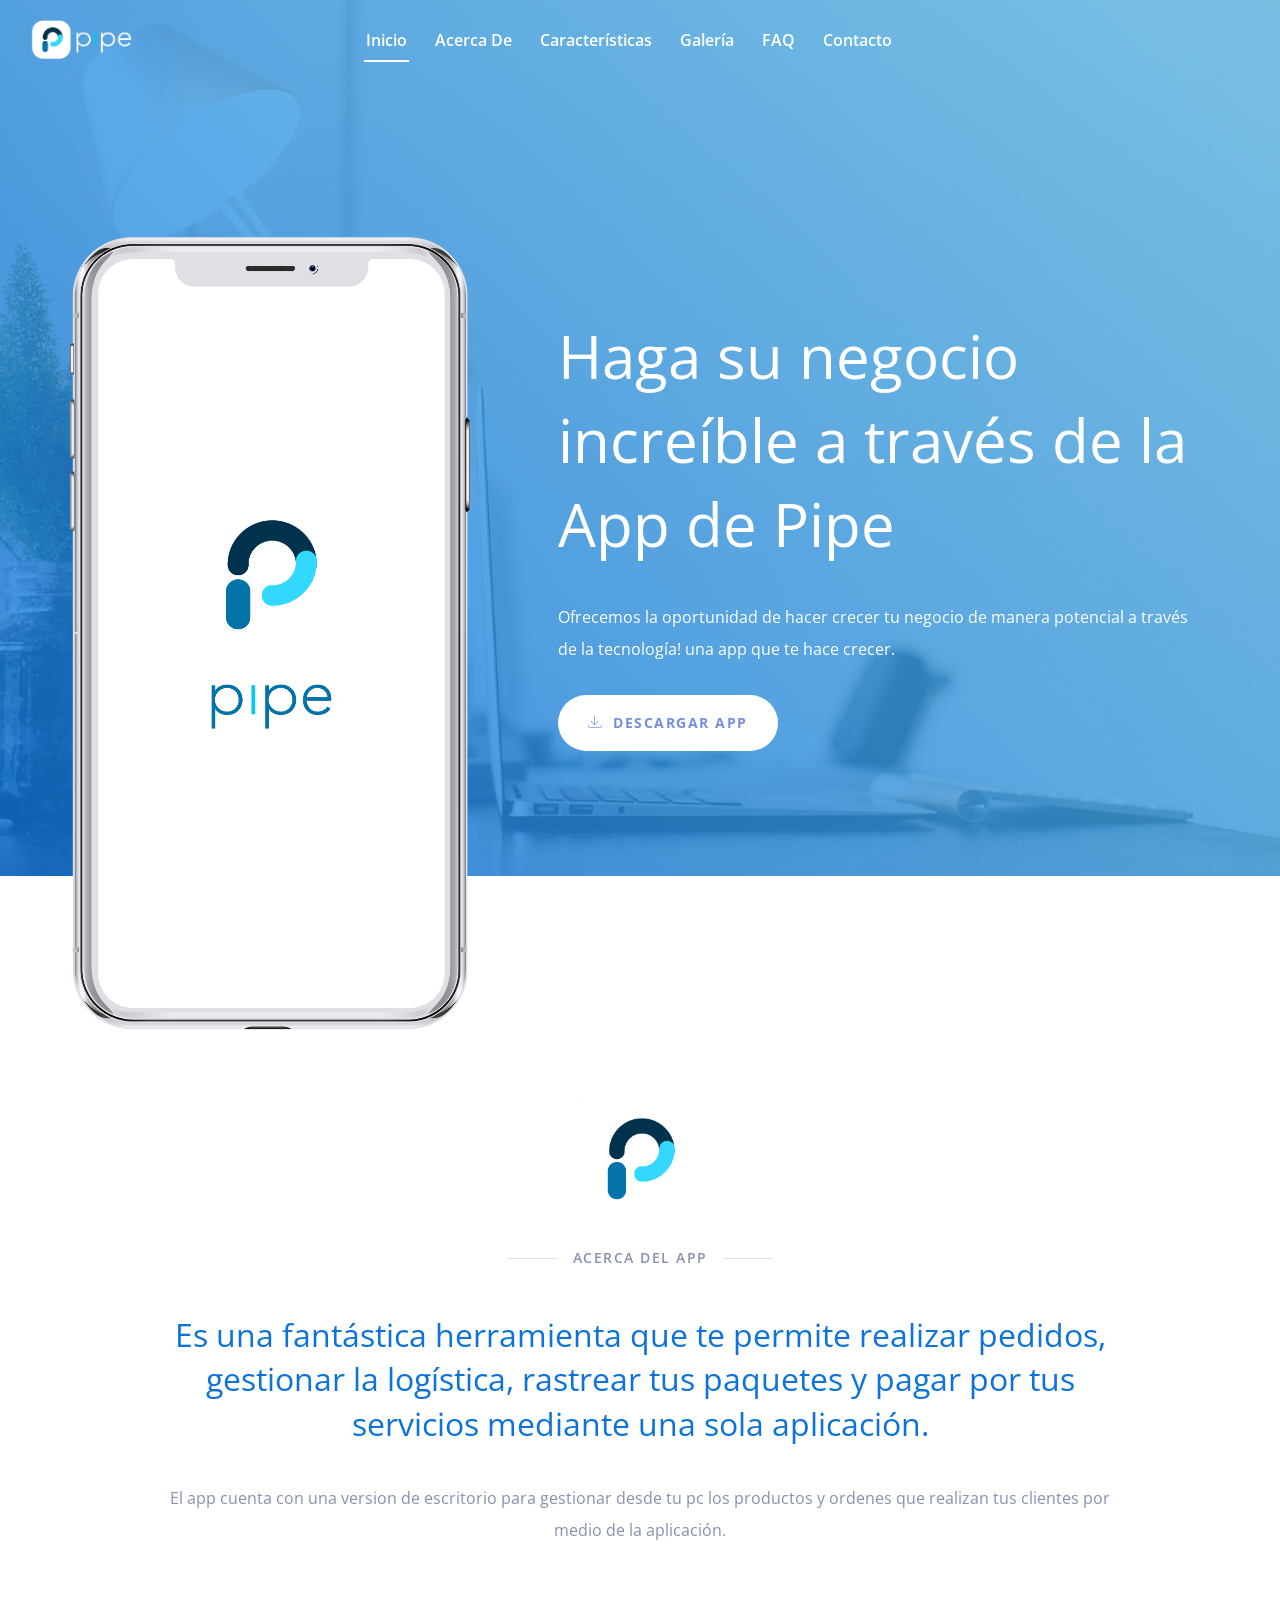
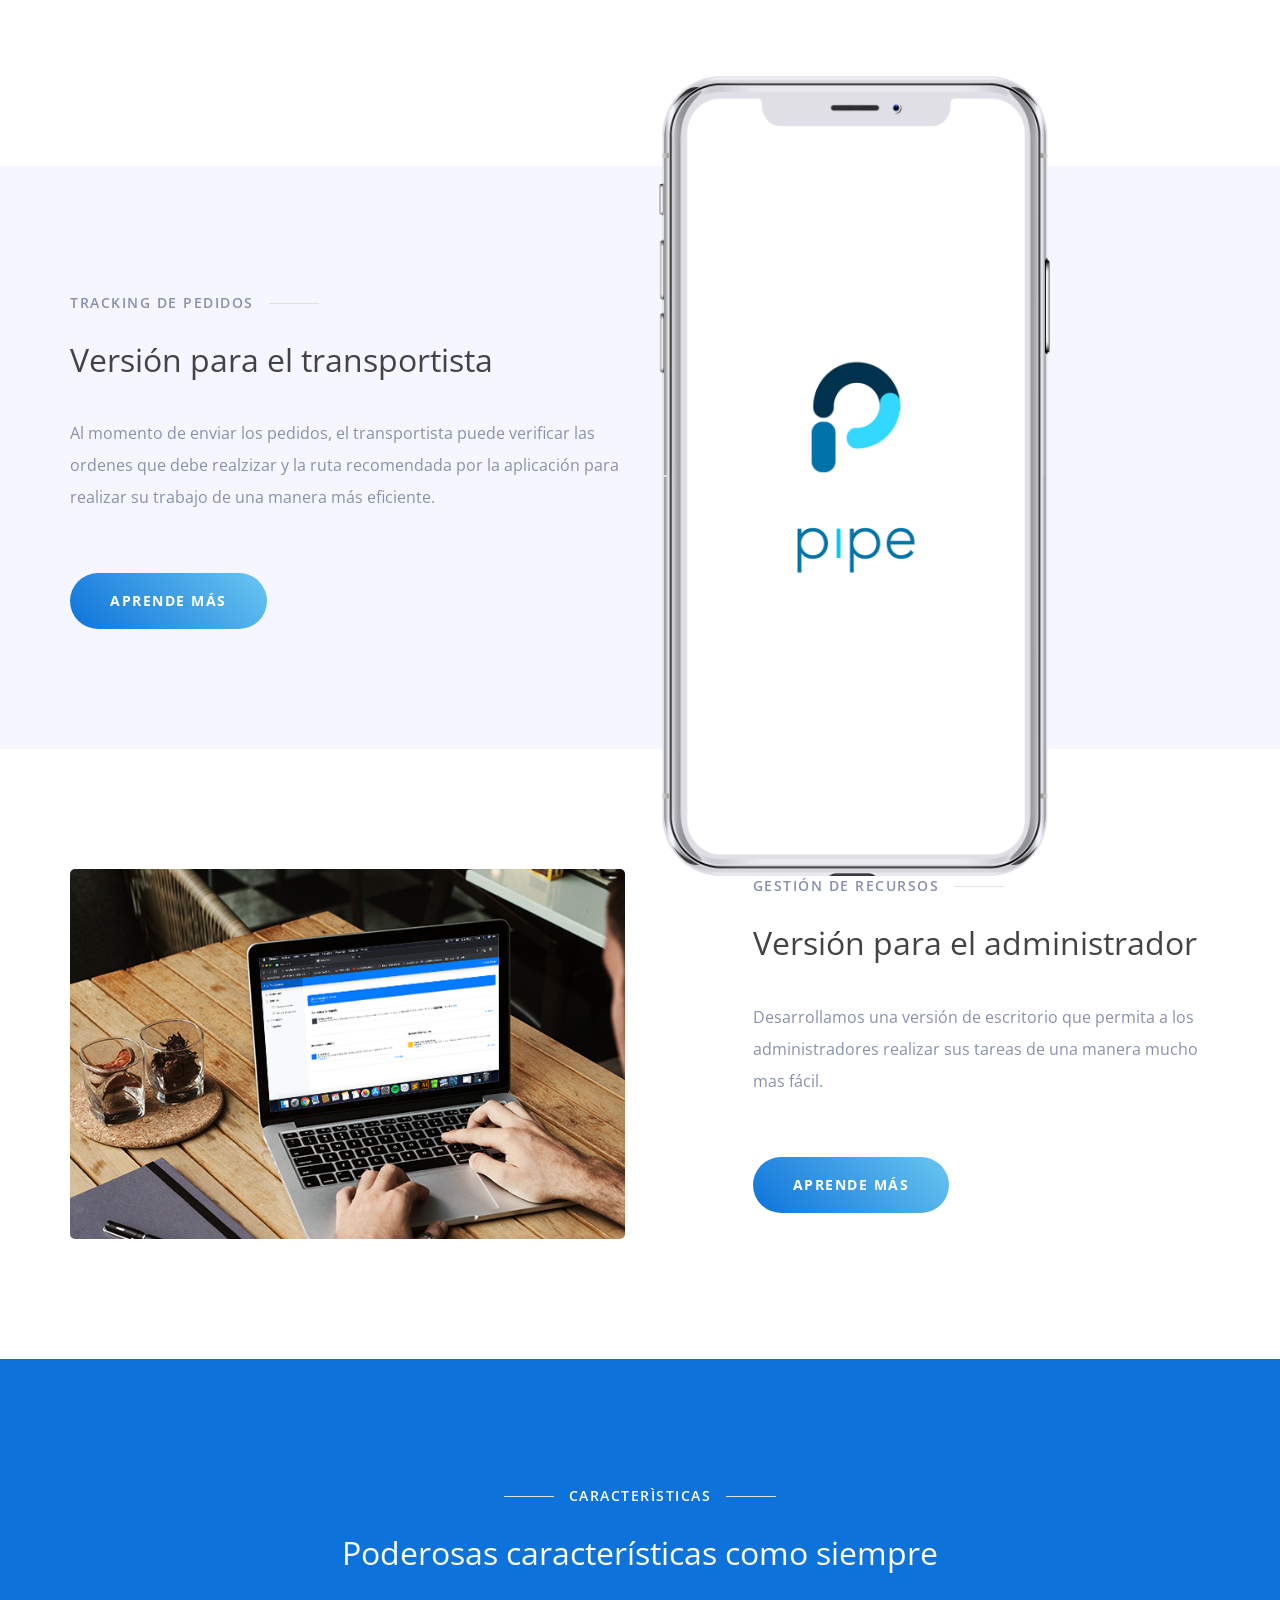
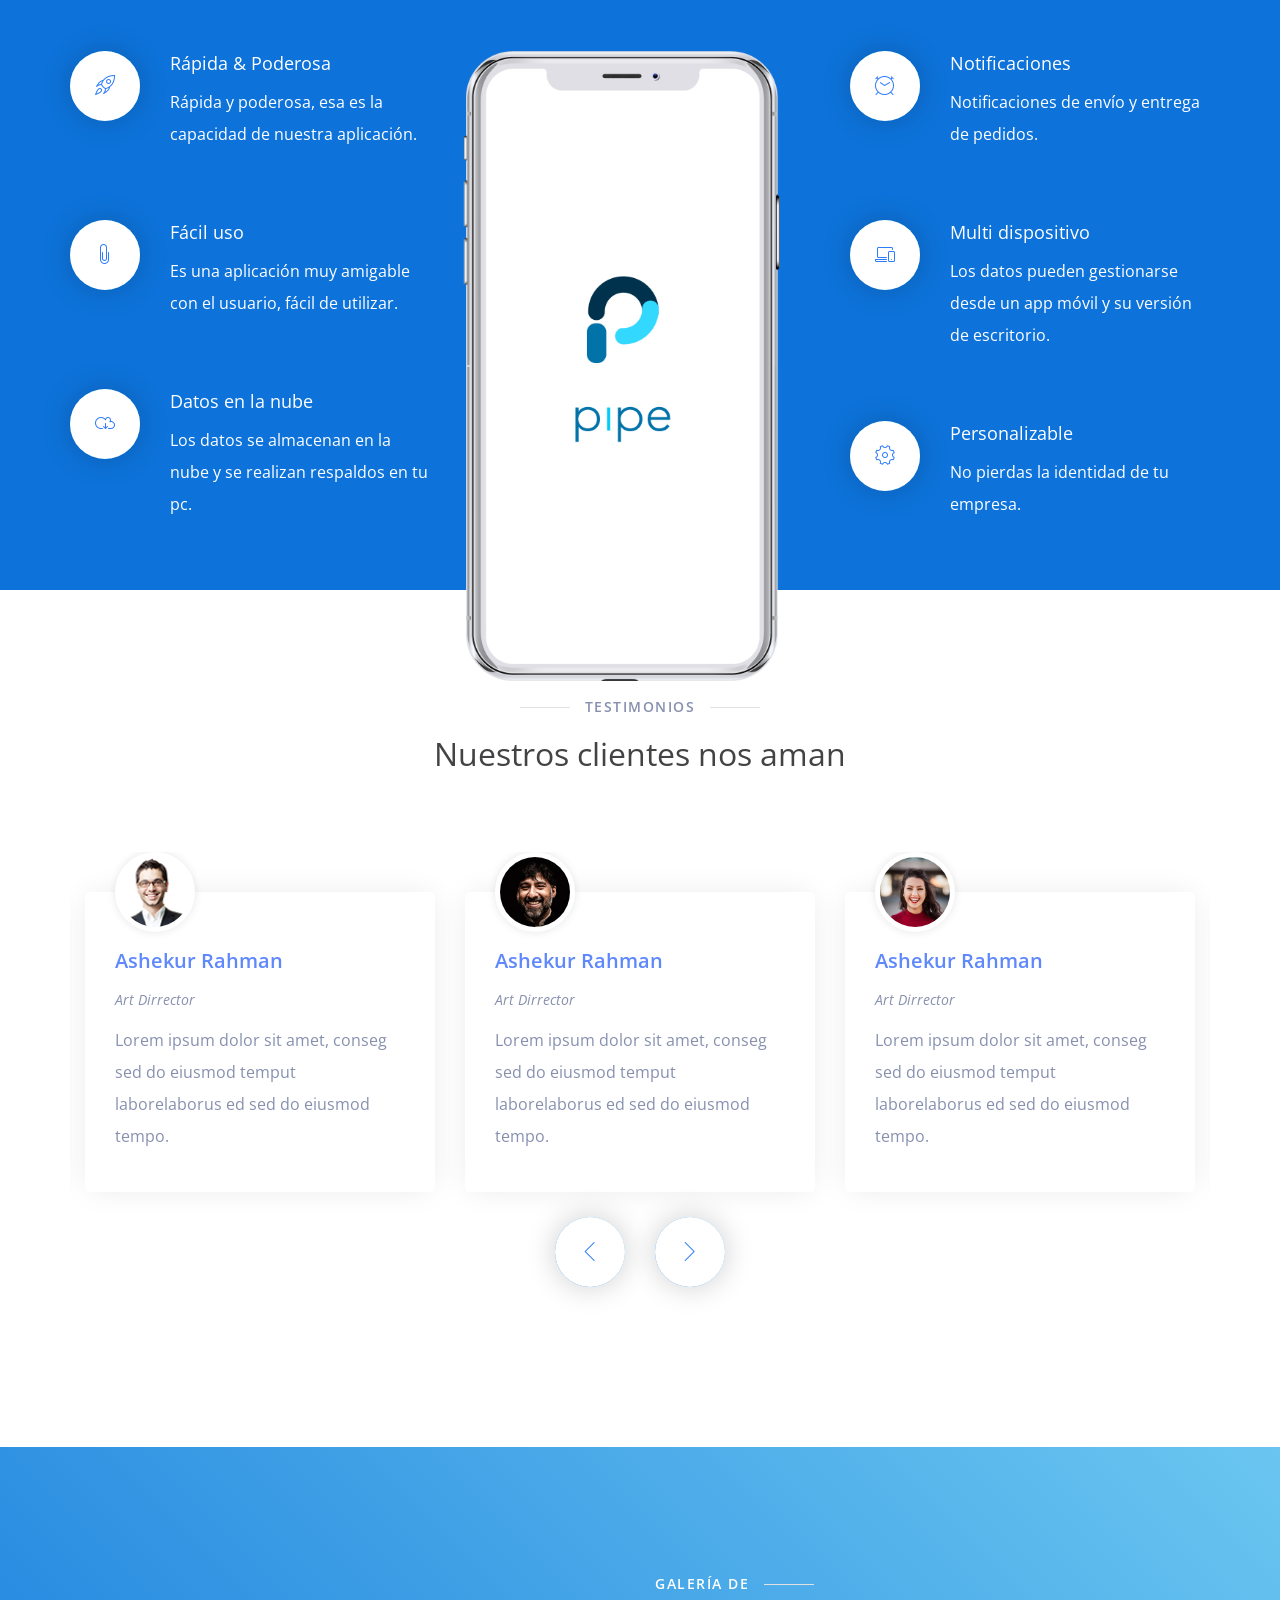
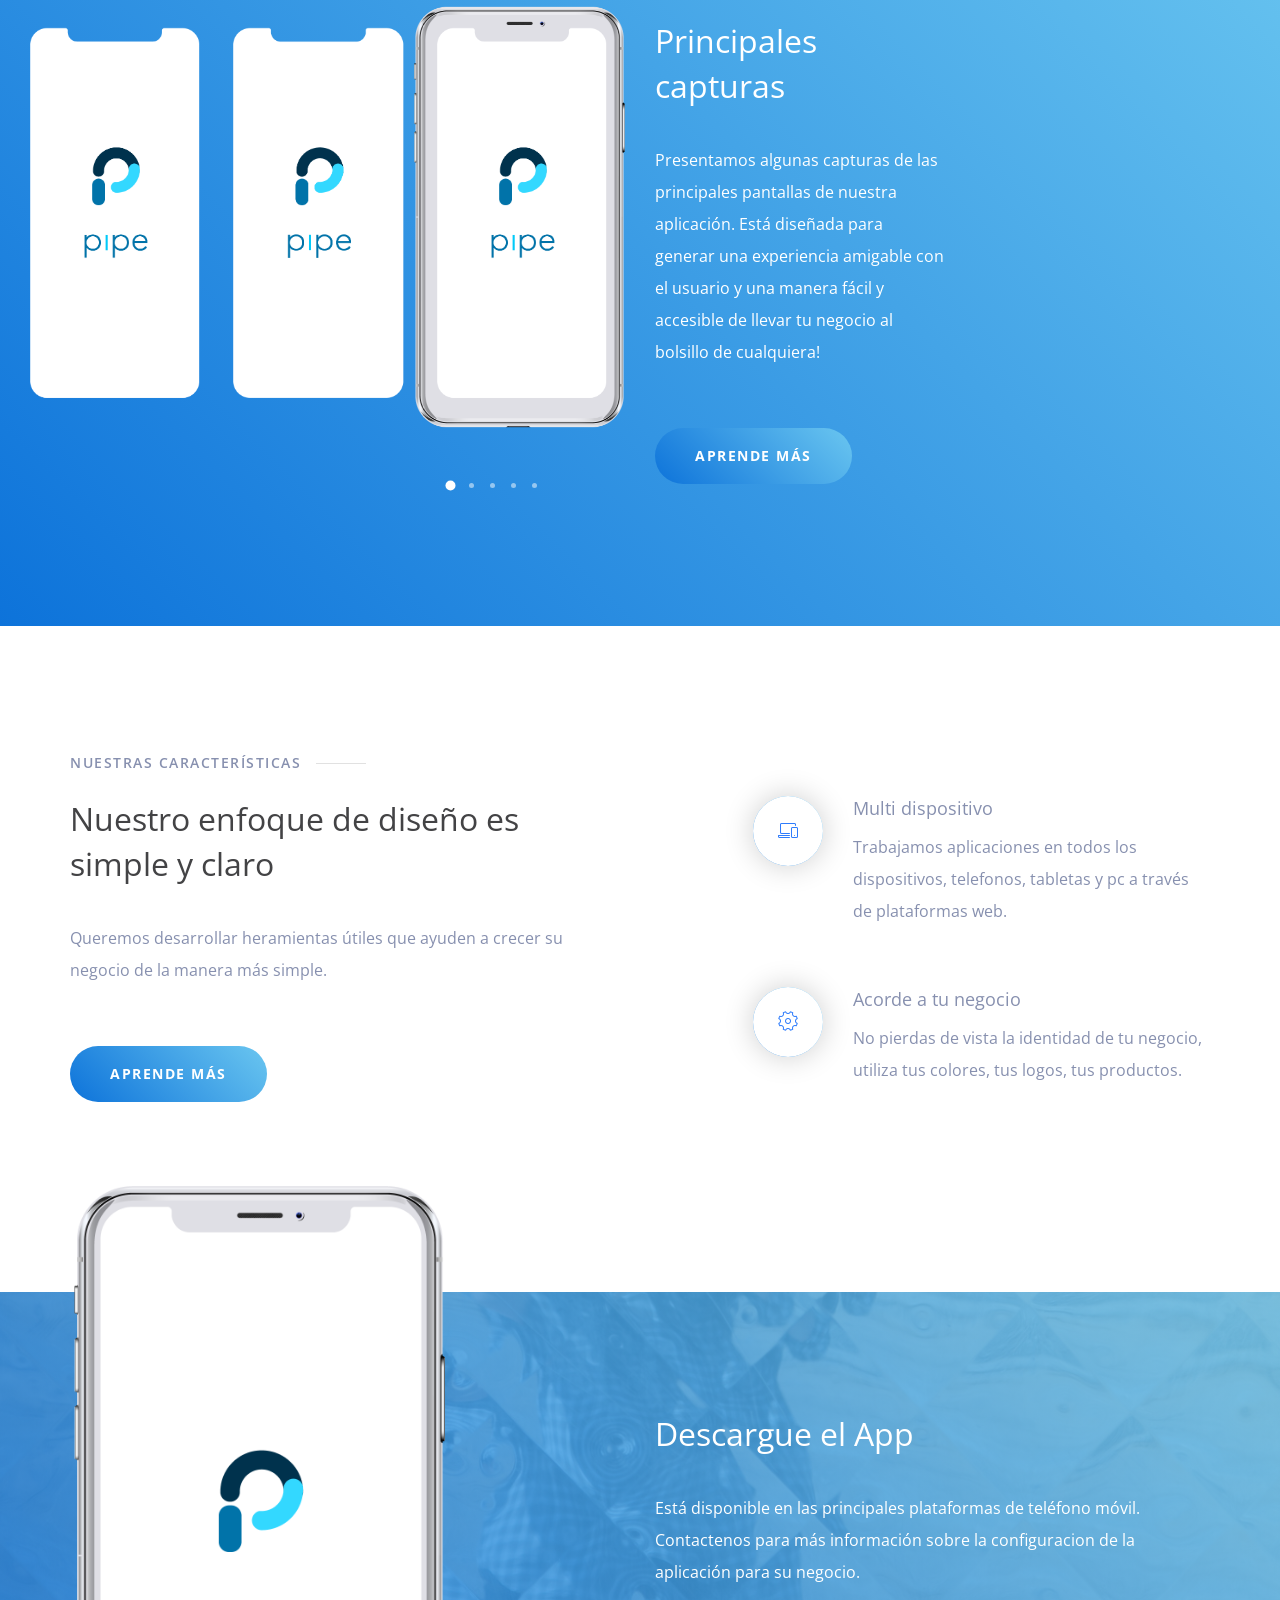
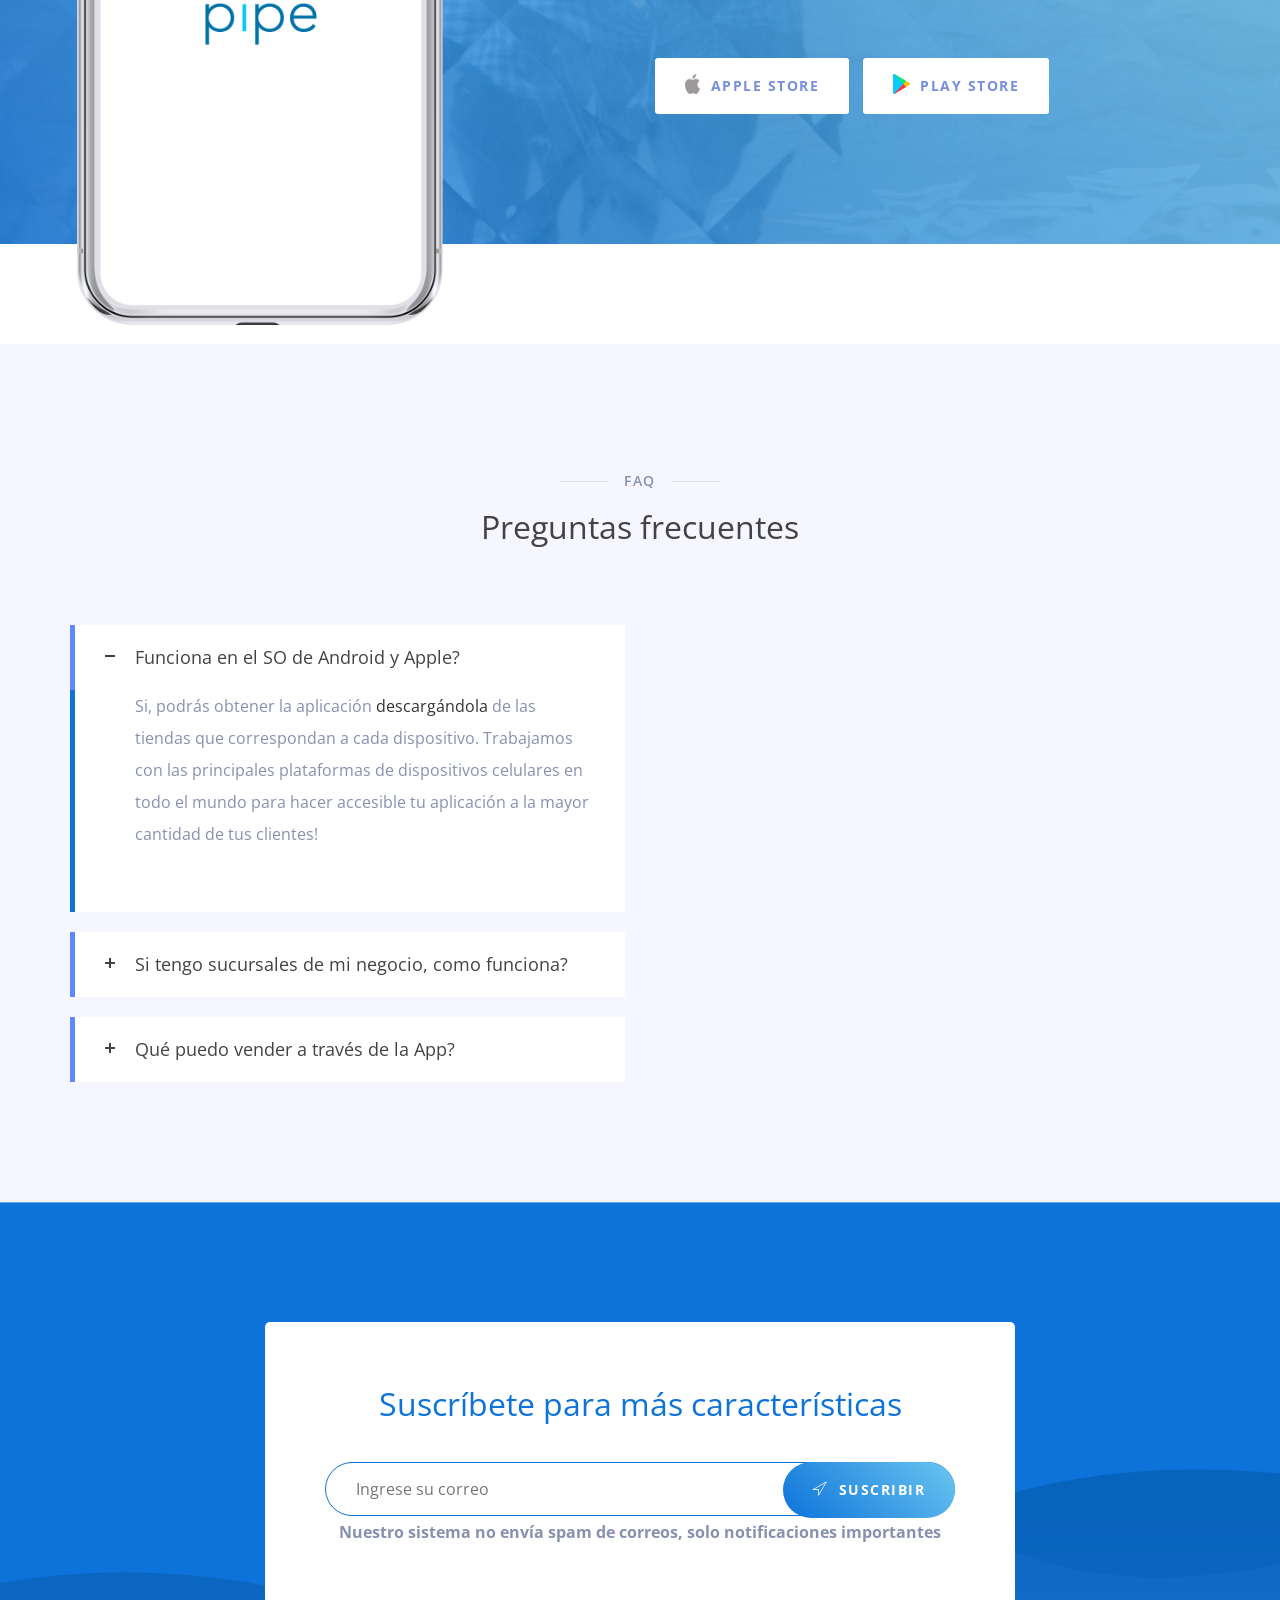
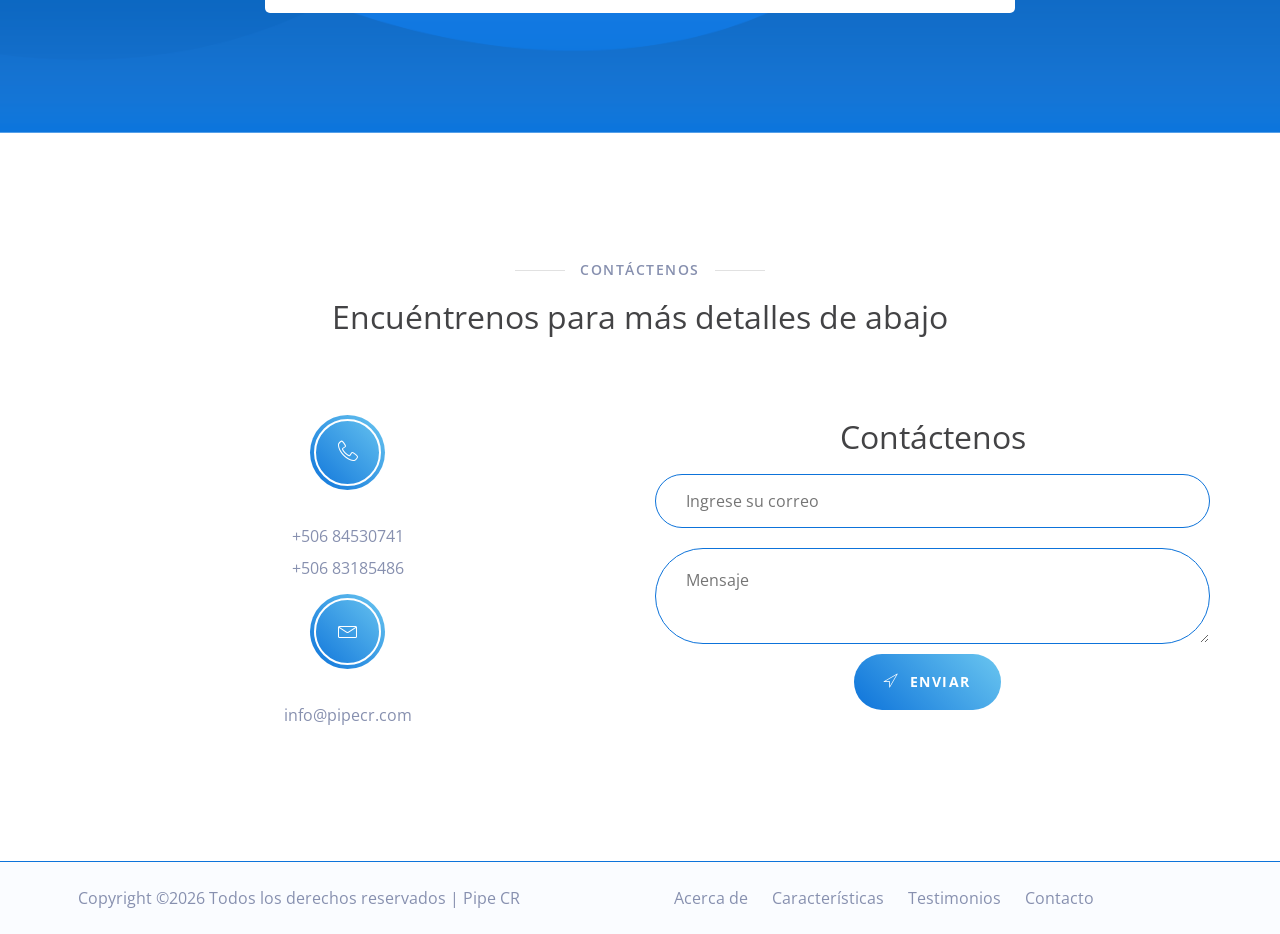
==== commit 88fcdacd: "cambios" ====
--- a/index.html
+++ b/index.html
@@ -560,7 +560,7 @@
                         </div>
                     </div>
                 </div>
-                <div class="col-xs-12 col-sm-6">
+<!--                 <div class="col-xs-12 col-sm-6">
                     <div class="space-20 hidden visible-xs"></div>
                     <div class="toggole-boxs">
                         <h3>Faq second question goes here? </h3>
@@ -576,7 +576,7 @@
                             <p>Lorem ipsum dolor sit amet, consectetur adipisicing elit, ullamco laboris nisi ut aliquip ex ea commodo consequat. Duis aute irure dolor in reprehenderit in voluptate velit esse cillum dolore eu fugiat nulla pariatur.</p>
                         </div>
                     </div>
-                </div>
+                </div> -->
             </div>
         </div>
     </section>
@@ -631,14 +631,25 @@
                             <p>+506 84530741 <br /> +506 83185486</p>
                         </div>
                         <div class="space-30 hidden visible-xs"></div>
-                    </div>
-                    <div class="col-xs-12 col-sm-6">
                         <div class="footer-box">
                             <div class="box-icon">
                                 <span class="lnr lnr-envelope"></span>
                             </div>
                             <p>info@pipecr.com <br />
                             </p>
+                        </div>
+                    </div>
+                    <div class="col-xs-12 col-sm-6">
+                        <h3 class="dark-color">Contáctenos</h3>
+                        <div class="subscribe-form" style="padding: 0 !important">
+                            <form id="mc-form">
+                                <input type="email" class="control" placeholder="Ingrese su correo" required="required" id="mc-email">
+                            </form>
+                            <div class="space-20"></div>
+                            <form id="mc-form">
+                                <textarea type="text" class="control" placeholder="Mensaje" required="required" id="mc-message"></textarea>
+                            </form>
+                            <button class="bttn-white active" type="submit"><span class="lnr lnr-location"></span>Enviar</button>
                         </div>
                     </div>
                 </div>
